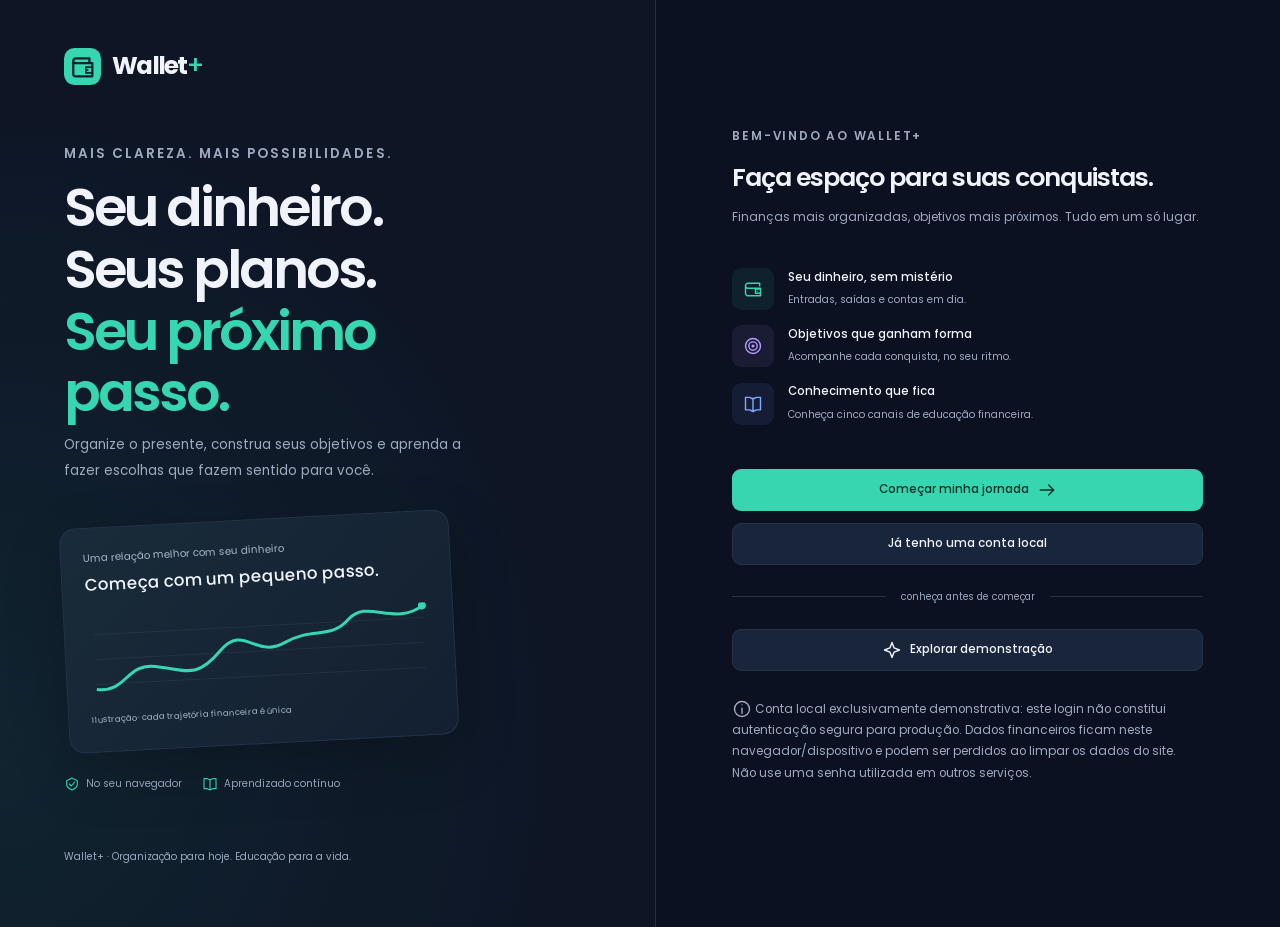
==== index.html @ ce40dc6f "Primeira versao" ====
<!doctype html>
<html lang="pt-BR" data-theme="dark">
<head>
  <meta charset="utf-8">
  <meta name="viewport" content="width=device-width, initial-scale=1">
  <meta name="theme-color" content="#0b1120">
  <meta name="description" content="Wallet+: controle suas finanças, acompanhe suas metas e aprenda a cuidar do seu dinheiro. Seus dados ficam no seu navegador.">
  <title>Wallet+ · Seu dinheiro, com mais clareza</title>
  <link rel="icon" type="image/svg+xml" href="assets/wallet.svg">
  <link rel="preconnect" href="https://fonts.googleapis.com">
  <link rel="preconnect" href="https://fonts.gstatic.com" crossorigin>
  <link href="https://fonts.googleapis.com/css2?family=Poppins:wght@400;500;600;700;800&display=swap" rel="stylesheet">
  <link rel="stylesheet" href="css/global.css">
  <link rel="stylesheet" href="css/pages/dashboard.css">
  <link rel="stylesheet" href="css/pages/finance.css">
  <link rel="stylesheet" href="css/pages/onboarding.css">
  <link rel="stylesheet" href="css/pages/education.css">
  <script src="assets/vendor/chart.umd.js" defer></script>
  <script type="module" src="js/app.js"></script>
</head>
<body>
  <a class="skip-link" href="#main-content">Pular para o conteúdo</a>
  <div id="app"><main class="boot-screen"><span class="loading-dot"></span><p>Preparando seu Wallet+…</p></main></div>
  <div id="notifications" class="notifications" aria-live="polite" aria-atomic="false"></div>
  <noscript><p>Ative o JavaScript para usar o Wallet+. Seus dados são armazenados localmente neste navegador.</p></noscript>
</body>
</html>
---- css/global.css ----
:root {
  color-scheme: dark;
  --bg: #0b1120;
  --sidebar: #0e1626;
  --surface: #141e30;
  --surface-alt: #19253a;
  --text: #f0f3fa;
  --muted: #9daac0;
  --border: #263248;
  --accent: #36d6b0;
  --accent-soft: #36d6b014;
  --blue: #82a8ff;
  --red: #ff8da6;
  --purple: #b79aff;
  --shadow: 0 12px 32px #00000012;
  --radius: 16px;
  font-family: 'Poppins', sans-serif;
  font-size: 14px;
}
:root[data-theme='light'] {
  color-scheme: light;
  --bg: #f2f5fa;
  --sidebar: #ffffff;
  --surface: #ffffff;
  --surface-alt: #edf2f9;
  --text: #19263b;
  --muted: #58677c;
  --border: #dbe3ee;
  --accent: #087d64;
  --accent-soft: #087d6410;
  --blue: #2859bd;
  --red: #bd294e;
  --purple: #7346c3;
}
* { box-sizing: border-box; }
body { margin: 0; background: var(--bg); color: var(--text); line-height: 1.65; }
button, input, select, textarea { font: inherit; }
button, a, input, select, textarea { -webkit-tap-highlight-color: transparent; }
button, a { touch-action: manipulation; }
button { cursor: pointer; }
button:disabled { opacity: .55; cursor: wait; }
button, input, select, textarea { max-width: 100%; }
button { color: inherit; }
a { color: var(--accent); text-decoration: none; }
a:hover { text-decoration: underline; }
h1, h2, h3, h4, p { margin-top: 0; }
h1 { font-size: clamp(1.65rem, 2.5vw, 2.15rem); letter-spacing: -.045em; line-height: 1.3; font-weight: 600; margin-bottom: 8px; }
h2 { font-size: 1.08rem; font-weight: 600; letter-spacing: -.02em; margin-bottom: 6px; }
h3 { font-size: 1rem; font-weight: 600; }
p { margin-bottom: 16px; }
small { font-size: .79rem; }
img, svg { max-width: 100%; }
input, select, textarea { width: 100%; color: var(--text); background: var(--bg); border: 1px solid var(--border); border-radius: 9px; padding: 11px 13px; min-height: 44px; outline: none; }
input:focus, select:focus, textarea:focus { border-color: var(--accent); box-shadow: 0 0 0 3px var(--accent-soft); }
input::placeholder, textarea::placeholder { color: var(--muted); opacity: .75; }
input[type='checkbox'], input[type='radio'] { width: 18px; min-height: 18px; height: 18px; accent-color: var(--accent); }
textarea { resize: vertical; min-height: 88px; }
:focus-visible { outline: 2px solid var(--accent); outline-offset: 4px; }
[hidden] { display: none !important; }
.sr-only { position: absolute; width: 1px; height: 1px; padding: 0; margin: -1px; overflow: hidden; clip: rect(0, 0, 0, 0); white-space: nowrap; border: 0; }
.icon { flex: 0 0 auto; width: 20px; height: 20px; vertical-align: middle; }
.muted, .text-muted { color: var(--muted); }
.positive, .text-success { color: var(--accent); }
.negative, .text-danger { color: var(--red); }
.purple { color: var(--purple); }
.blue { color: var(--blue); }
.eyebrow { color: var(--muted); text-transform: uppercase; letter-spacing: .15em; font-size: .69rem; font-weight: 600; margin-bottom: 10px; }
.btn { display: inline-flex; align-items: center; justify-content: center; gap: 8px; min-height: 42px; padding: 10px 17px; border: 1px solid transparent; border-radius: 9px; font-size: .84rem; font-weight: 500; line-height: 1.5; transition: background .18s, transform .18s; text-align: center; }
.btn:hover { text-decoration: none; filter: brightness(1.08); }
.btn:active { transform: translateY(1px); }
.btn-primary { background: var(--accent); color: #062e27; }
[data-theme='light'] .btn-primary { color: #fff; }
.btn-secondary { color: var(--text); background: var(--surface-alt); border-color: var(--border); }
.btn-danger { color: var(--red); background: #ed789518; border-color: #ed789540; }
.btn-blue { color: var(--blue); background: #719bff14; border-color: #719bff30; }
.btn-ghost { background: transparent; color: var(--muted); }
.btn-small, .btn-sm { min-height: 34px; padding: 6px 11px; font-size: .78rem; }
.icon-button { display: inline-grid; place-items: center; width: 36px; height: 36px; padding: 7px; border: 1px solid var(--border); border-radius: 8px; background: transparent; color: var(--muted); }
.icon-button:hover { color: var(--text); background: var(--surface-alt); }
.button-row, .row-actions { display: flex; flex-wrap: wrap; align-items: center; gap: 10px; }
.brand { display: inline-flex; align-items: center; gap: 11px; color: var(--text); font-size: 1.75rem; letter-spacing: -.07em; font-weight: 700; }
.brand:hover { text-decoration: none; }
.brand img { width: 37px; height: 37px; }
.brand b { color: var(--accent); font-weight: 500; }
.sidebar { position: fixed; inset: 0 auto 0 0; width: 238px; background: var(--sidebar); border-right: 1px solid var(--border); display: flex; flex-direction: column; padding: 32px 18px 20px; z-index: 30; }
.sidebar .brand { padding-left: 15px; margin-bottom: 42px; }
.nav-caption { color: var(--muted); font-size: .64rem; text-transform: uppercase; letter-spacing: .17em; padding: 0 16px; margin-bottom: 12px; }
.nav-list { display: grid; gap: 7px; }
.nav-link { display: flex; align-items: center; gap: 13px; color: var(--muted); padding: 13px 15px; font-size: .86rem; border-radius: 9px; position: relative; }
.nav-link .icon { width: 19px; height: 19px; }
.nav-link:hover { text-decoration: none; color: var(--text); background: var(--surface); }
.nav-link.active { color: var(--accent); background: var(--accent-soft); }
.nav-link.active::after { content: ''; width: 5px; height: 5px; background: var(--accent); border-radius: 50%; margin-left: auto; }
.sidebar-bottom { margin-top: auto; padding-top: 24px; }
.local-note { padding: 16px; border: 1px solid var(--border); border-radius: 12px; margin-bottom: 20px; background: linear-gradient(130deg, var(--surface), transparent); }
.local-note > .icon { color: var(--accent); margin-bottom: 10px; }
.local-note strong { display: block; font-size: .76rem; font-weight: 500; }
.local-note p { color: var(--muted); font-size: .68rem; margin: 6px 0 0; line-height: 1.8; }
.profile-button { display: flex; width: 100%; align-items: center; gap: 10px; padding: 13px 0 0; border: 0; border-top: 1px solid var(--border); background: transparent; text-align: left; }
.avatar { display: inline-grid; place-items: center; width: 36px; height: 36px; flex-shrink: 0; background: #b79aff1a; color: var(--purple); font-weight: 600; border-radius: 50%; }
.profile-copy { min-width: 0; flex: 1; }
.profile-copy strong { display: block; font-weight: 500; font-size: .77rem; overflow: hidden; text-overflow: ellipsis; white-space: nowrap; }
.profile-copy small { color: var(--muted); font-size: .66rem; }
.app-layout { padding-left: 238px; }
.topbar { height: 77px; border-bottom: 1px solid var(--border); display: flex; align-items: center; justify-content: space-between; gap: 14px; padding: 0 36px; }
.breadcrumb { display: flex; align-items: center; gap: 12px; color: var(--muted); font-size: .76rem; }
.breadcrumb > span:last-child { color: var(--text); }
.topbar-actions { display: flex; align-items: center; gap: 18px; }
.local-status { color: var(--muted); font-size: .7rem; display: inline-flex; gap: 7px; align-items: center; }
.status-dot { width: 6px; height: 6px; border-radius: 50%; background: var(--accent); }
.app-main { max-width: 1600px; margin: 0 auto; padding: 31px 36px 40px; min-height: calc(100vh - 77px); }
.page-header { display: flex; justify-content: space-between; align-items: center; flex-wrap: wrap; gap: 18px; margin-bottom: 26px; }
.page-header p { margin: 0; color: var(--muted); font-size: .84rem; }
.page-header .eyebrow { font-size: .69rem; margin-bottom: 10px; }
.panel { padding: 23px; border: 1px solid var(--border); background: var(--surface); border-radius: var(--radius); box-shadow: var(--shadow); min-width: 0; }
.panel-header { display: flex; align-items: center; justify-content: space-between; gap: 16px; margin-bottom: 22px; }
.panel-header h2, .panel-header h3 { margin-bottom: 0; }
.panel-header p { margin: 4px 0 0; font-size: .72rem; color: var(--muted); }
.panel-header a { font-size: .72rem; white-space: nowrap; }
.stats-grid { display: grid; grid-template-columns: repeat(4, minmax(0, 1fr)); gap: 18px; margin-bottom: 24px; }
.stat-card { padding: 21px; border: 1px solid var(--border); background: var(--surface); border-radius: 13px; min-width: 0; }
.stat-label { display: flex; justify-content: space-between; align-items: center; color: var(--muted); font-size: .75rem; gap: 8px; margin-bottom: 13px; }
.stat-value { font-size: clamp(1.2rem, 1.8vw, 1.8rem); font-weight: 600; line-height: 1.4; letter-spacing: -.05em; margin-bottom: 8px; overflow-wrap: anywhere; }
.stat-detail { display: block; color: var(--muted); font-size: .65rem; }
.stat-icon { display: inline-grid; place-items: center; width: 33px; height: 33px; border-radius: 9px; background: var(--accent-soft); color: var(--accent); }
.stat-icon.blue { background: #719bff16; color: var(--blue); }
.stat-icon.negative { background: #ed789516; color: var(--red); }
.stat-icon.purple { background: #a88bfa16; color: var(--purple); }
.badge { display: inline-flex; align-items: center; gap: 5px; padding: 4px 9px; color: var(--muted); background: var(--surface-alt); border-radius: 6px; font-size: .66rem; line-height: 1.5; }
.badge.positive { color: var(--accent); background: var(--accent-soft); }
.badge.negative { color: var(--red); background: #ed789512; }
.badge.purple { color: var(--purple); background: #a88bfa12; }
.badge.blue { color: var(--blue); background: #719bff12; }
.form-grid { display: grid; grid-template-columns: repeat(2, minmax(0, 1fr)); gap: 18px; }
.field { display: grid; gap: 7px; align-content: start; font-size: .82rem; min-width: 0; }
.field label { font-size: .78rem; font-weight: 500; }
.field small { color: var(--muted); font-size: .68rem; }
.full-width { grid-column: 1 / -1; }
.form-error { margin: 0 24px; padding: 12px 14px; border-radius: 8px; background: #ed789515; color: var(--red); font-size: .8rem; }
.notice { display: flex; gap: 10px; padding: 14px 17px; background: var(--accent-soft); border: 1px solid var(--border); border-radius: 10px; color: var(--muted); font-size: .75rem; margin-bottom: 22px; }
.notice .icon { color: var(--accent); margin-top: 2px; }
.notice p { margin: 0; }
.demo-banner { display: flex; justify-content: center; gap: 8px; padding: 9px 16px; background: #a88bfa14; border-bottom: 1px solid #a88bfa24; font-size: .71rem; color: var(--purple); text-align: center; }
.toolbar { display: flex; flex-wrap: wrap; align-items: end; gap: 14px; margin-bottom: 24px; }
.toolbar .field { flex: 1; min-width: 140px; }
.toolbar input, .toolbar select { min-height: 40px; font-size: .8rem; }
.table-wrap { overflow: auto; max-width: 100%; }
.data-table { width: 100%; border-collapse: collapse; text-align: left; font-size: .8rem; }
.data-table th { color: var(--muted); font-weight: 400; font-size: .68rem; text-transform: uppercase; letter-spacing: .06em; padding: 0 10px 13px; }
.data-table td { padding: 16px 10px; border-top: 1px solid var(--border); }
.data-table th:first-child, .data-table td:first-child { padding-left: 0; }
.data-table td strong { font-weight: 500; }
.data-table td small { display: block; color: var(--muted); font-size: .67rem; }
.data-table td:last-child, .data-table th:last-child { text-align: right; padding-right: 0; }
.card-grid { display: grid; grid-template-columns: repeat(auto-fit, minmax(min(100%, 285px), 1fr)); gap: 20px; }
.progress { height: 7px; border-radius: 20px; background: var(--surface-alt); overflow: hidden; }
.progress > span, .progress > div { display: block; height: 100%; background: var(--purple); border-radius: inherit; }
.empty-state { text-align: center; padding: 34px 18px; color: var(--muted); }
.empty-icon { display: inline-grid; place-items: center; width: 46px; height: 46px; border-radius: 14px; background: var(--surface-alt); margin-bottom: 14px; }
.empty-state h3 { color: var(--text); margin-bottom: 5px; font-size: .9rem; }
.empty-state p { font-size: .76rem; max-width: 340px; margin: 0 auto 18px; }
.modal { background: var(--surface); color: var(--text); border: 1px solid var(--border); border-radius: 18px; width: min(590px, calc(100% - 28px)); max-height: calc(100dvh - 36px); padding: 0; box-shadow: 0 24px 100px #0007; }
.modal::backdrop { background: #030813b8; backdrop-filter: blur(5px); }
.modal-header { display: flex; align-items: center; justify-content: space-between; padding: 22px 24px; border-bottom: 1px solid var(--border); gap: 15px; }
.modal-header h2 { margin: 0; }
.modal-body { padding: 24px; }
.modal-body > p:last-child { margin-bottom: 0; }
.modal-footer { display: flex; justify-content: flex-end; gap: 10px; padding: 18px 24px; border-top: 1px solid var(--border); }
.confirm-modal { max-width: 460px; }
.notifications { position: fixed; right: 22px; bottom: 22px; z-index: 1000; display: grid; gap: 9px; max-width: min(420px, calc(100vw - 32px)); pointer-events: none; }
.toast { display: flex; gap: 10px; align-items: center; padding: 14px 18px; background: var(--surface-alt); border: 1px solid var(--accent); border-radius: 10px; box-shadow: 0 10px 40px #0005; font-size: .8rem; animation: appear .2s ease; }
.toast > .icon { color: var(--accent); }
.toast-error { border-color: var(--red); }
.toast-error > .icon { color: var(--red); }
.mobile-nav, .mobile-brand { display: none; }
.skip-link { position: fixed; top: -100px; left: 10px; z-index: 2000; padding: 12px 20px; background: var(--accent); color: var(--bg); border-radius: 10px; }
.skip-link:focus { top: 10px; }
.boot-screen { min-height: 100dvh; display: grid; align-content: center; justify-items: center; gap: 16px; color: var(--muted); }
.loading-dot { width: 30px; height: 30px; border: 3px solid var(--border); border-top-color: var(--accent); border-radius: 50%; animation: spin 1s linear infinite; }
.auth-shell { max-width: 1440px; margin: auto; min-height: 100dvh; display: grid; grid-template-columns: 1.05fr 1fr; }
.auth-story { position: relative; overflow: hidden; padding: 46px 64px; background: radial-gradient(ellipse at 0 80%, #36d6b012, transparent 60%), var(--sidebar); border-right: 1px solid var(--border); display: flex; flex-direction: column; justify-content: space-between; min-height: 100dvh; }
.auth-story-content { padding: 55px 0; }
.auth-story h1 { max-width: 480px; font-size: clamp(2.8rem, 4.2vw, 4.5rem); font-weight: 600; letter-spacing: -.055em; line-height: 1.15; }
.auth-story h1 span { color: var(--accent); }
.auth-story-content > p { color: var(--muted); max-width: 410px; font-size: .96rem; line-height: 1.9; }
.auth-badges { display: flex; flex-wrap: wrap; gap: 20px; color: var(--muted); font-size: .72rem; margin-top: 30px; }
.auth-badges span { display: inline-flex; gap: 6px; align-items: center; }
.auth-badges .icon { width: 16px; color: var(--accent); }
.auth-story-footer { color: var(--muted); font-size: .7rem; }
.auth-content { display: flex; flex-direction: column; justify-content: center; padding: 45px clamp(24px, 6vw, 90px); }
.auth-content h2 { font-size: 1.8rem; margin-bottom: 10px; letter-spacing: -.04em; }
.auth-content > p { color: var(--muted); font-size: .85rem; }
.auth-form { display: grid; gap: 19px; margin-top: 20px; }
.auth-form .btn { width: 100%; }
.auth-form .form-error { margin: 0; }
.auth-switch { text-align: center; color: var(--muted); font-size: .78rem; margin-top: 20px; }
.auth-disclaimer { margin-top: 28px; color: var(--muted); font-size: .68rem; line-height: 1.8; }
.auth-divider { display: flex; gap: 15px; align-items: center; color: var(--muted); font-size: .69rem; margin: 24px 0; }
.auth-divider::before, .auth-divider::after { content: ''; height: 1px; background: var(--border); flex: 1; }
.welcome-actions { display: grid; gap: 12px; margin: 20px 0 0; }
.feature-list { display: grid; gap: 15px; margin: 24px 0; }
.feature-row { display: flex; gap: 14px; align-items: center; }
.feature-row .stat-icon { width: 42px; height: 42px; }
.feature-row strong { display: block; font-size: .83rem; font-weight: 500; }
.feature-row small { color: var(--muted); font-size: .72rem; }
.auth-illustration { position: relative; width: 100%; max-width: 390px; border: 1px solid var(--border); border-radius: 16px; padding: 22px; margin-top: 36px; background: linear-gradient(135deg, #192b3a, #142031); transform: rotate(-3deg); box-shadow: 0 20px 60px #0003; }
.auth-illustration p { color: #a7bacb; font-size: .73rem; margin-bottom: 4px; }
.auth-illustration strong { font-weight: 500; font-size: 1.2rem; color: #f0f3fa; }
.auth-illustration svg { width: 100%; height: 80px; margin-top: 20px; }
.auth-illustration small { color: #a7bacb; font-size: .6rem; }
@keyframes appear { from { opacity: 0; transform: translateY(8px); } to { opacity: 1; transform: translateY(0); } }
@keyframes spin { to { transform: rotate(360deg); } }
@media (min-width: 1500px) { .app-main { padding: 36px 46px; } }
@media (max-width: 1150px) { .sidebar { width: 208px; padding-inline: 12px; } .app-layout { padding-left: 208px; } .app-main { padding: 28px 24px; } .topbar { padding-inline: 24px; } .stats-grid { gap: 12px; } .stat-card { padding: 17px; } .auth-story { padding: 36px; } }
@media (max-width: 900px) { .stats-grid { grid-template-columns: repeat(2, minmax(0, 1fr)); } .auth-shell { grid-template-columns: .85fr 1fr; } .auth-story { padding: 30px; } .auth-story h1 { font-size: 2.8rem; } .auth-content { padding: 34px; } }
@media (max-width: 760px) {
  .sidebar { display: none; } .app-layout { padding-left: 0; } .app-main { padding: 25px 18px 106px; } .topbar { padding: 0 18px; height: 68px; } .breadcrumb { display: none; } .mobile-brand { display: inline-flex; font-size: 1.45rem; } .mobile-brand img { width: 30px; height: 30px; } .topbar-actions { gap: 12px; } .local-status { font-size: .64rem; }
  .mobile-nav { display: grid; grid-template-columns: repeat(5, 1fr); position: fixed; bottom: 0; left: 0; right: 0; padding: 10px 7px max(10px, env(safe-area-inset-bottom)); border-top: 1px solid var(--border); background: var(--sidebar); z-index: 35; box-shadow: 0 -5px 30px #0002; }
  .mobile-nav a, .mobile-nav button { border: 0; background: transparent; display: flex; flex-direction: column; align-items: center; gap: 5px; padding: 4px 0; font-size: .62rem; color: var(--muted); }
  .mobile-nav .active { color: var(--accent); } .mobile-nav a:hover { text-decoration: none; } .mobile-nav .icon { width: 21px; height: 21px; }
  .page-header { align-items: flex-start; gap: 18px; margin-bottom: 22px; } .page-header h1 { font-size: 1.65rem; } .panel { padding: 19px; } .panel-header { margin-bottom: 18px; } .stats-grid { gap: 12px; margin-bottom: 20px; } .stat-value { font-size: 1.45rem; } .stat-label { font-size: .7rem; } .stat-detail { font-size: .61rem; } .stat-icon { width: 28px; height: 28px; } .stat-icon .icon { width: 16px; height: 16px; }
  .notifications { bottom: 90px; right: 16px; } .form-grid { gap: 15px; } .auth-shell { display: block; } .auth-story { min-height: auto; padding: 25px; border-right: 0; border-bottom: 1px solid var(--border); } .auth-story-content { padding: 30px 0 8px; } .auth-story h1 { max-width: 480px; font-size: 2.6rem; } .auth-story-content > p { margin-bottom: 0; } .auth-badges, .auth-story-footer, .auth-illustration { display: none; } .auth-content { padding: 32px 25px 45px; max-width: 500px; margin: auto; } .auth-shell.compact .auth-story-content { display: none; } .auth-content h2 { font-size: 1.6rem; }
}
@media (max-width: 420px) { .form-grid { grid-template-columns: 1fr; } .stat-card { padding: 14px; } .stat-value { font-size: 1.22rem; } .stat-label { font-size: .66rem; } .stat-icon { width: 24px; height: 24px; } .page-header .button-row { width: 100%; } .page-header .button-row .btn { flex: 1; padding-inline: 10px; } .local-status { display: none; } .panel { padding: 17px; } .modal-body, .modal-header { padding: 19px; } }
@media (prefers-reduced-motion: reduce) { *, *::before, *::after { animation-duration: .01ms !important; transition-duration: .01ms !important; scroll-behavior: auto !important; } }
---- css/pages/dashboard.css ----
.dashboard-chart-grid { display: grid; grid-template-columns: minmax(0, 1.65fr) minmax(0, 1fr); gap: 22px; margin-bottom: 22px; }
.chart-container { position: relative; height: 245px; width: 100%; }
.chart-legend { display: flex; align-items: center; gap: 18px; font-size: .69rem; color: var(--muted); margin-top: 8px; }
.chart-legend span { display: flex; gap: 6px; align-items: center; }
.chart-legend i { width: 7px; height: 7px; border-radius: 50%; background: var(--accent); }
.chart-legend .expense-dot { background: var(--blue); }
.chart-period { font-size: .7rem; color: var(--muted); border: 1px solid var(--border); padding: 6px 9px; border-radius: 7px; }
.dashboard-bottom-grid { display: grid; grid-template-columns: minmax(0, 1.65fr) minmax(0, 1fr); gap: 22px; margin-bottom: 22px; }
.dashboard-side-stack { display: grid; gap: 22px; align-content: start; }
.transaction-description { display: flex; align-items: center; gap: 11px; }
.transaction-symbol { width: 35px; height: 35px; display: inline-grid; place-items: center; border-radius: 10px; background: #ed789512; color: var(--red); flex-shrink: 0; }
.transaction-symbol.income { background: var(--accent-soft); color: var(--accent); }
.transaction-symbol .icon { width: 17px; height: 17px; }
.transaction-description strong { display: block; overflow-wrap: anywhere; }
.goal-preview { padding-bottom: 19px; margin-bottom: 19px; border-bottom: 1px solid var(--border); }
.goal-preview:last-child { border: 0; padding-bottom: 0; margin-bottom: 0; }
.goal-preview-heading { display: flex; justify-content: space-between; gap: 10px; margin-bottom: 12px; font-size: .78rem; }
.goal-preview-heading strong { font-weight: 500; }
.goal-preview-values { display: flex; justify-content: space-between; color: var(--muted); font-size: .65rem; margin-top: 9px; gap: 8px; }
.upcoming-item { display: flex; align-items: center; gap: 11px; padding-block: 13px; border-bottom: 1px solid var(--border); font-size: .76rem; }
.upcoming-item:last-child { border: 0; padding-bottom: 0; }
.upcoming-item:first-child { padding-top: 0; }
.due-day { display: grid; align-content: center; text-align: center; width: 38px; min-width: 38px; height: 43px; background: var(--surface-alt); border-radius: 9px; line-height: 1.4; font-size: .9rem; }
.due-day small { font-size: .53rem; text-transform: uppercase; color: var(--muted); }
.upcoming-copy { flex: 1; min-width: 0; }
.upcoming-copy strong { display: block; font-weight: 500; overflow-wrap: anywhere; }
.upcoming-copy small { display: block; color: var(--muted); font-size: .63rem; }
.upcoming-amount { text-align: right; flex-shrink: 0; }
.upcoming-amount small { display: block; font-size: .6rem; }
.forecast-strip { display: flex; align-items: center; gap: 15px; margin-bottom: 24px; background: linear-gradient(110deg, #36d6b00c, var(--surface)); border: 1px solid var(--border); border-radius: 12px; padding: 15px 20px; }
.forecast-strip > .icon { color: var(--accent); }
.forecast-strip p { color: var(--muted); font-size: .72rem; margin: 0; flex: 1; }
.forecast-strip strong { color: var(--text); font-weight: 500; }
.forecast-strip a { font-size: .71rem; white-space: nowrap; }
.learning-banner { display: flex; align-items: center; gap: 20px; padding: 24px; border: 1px solid #a88bfa38; border-radius: var(--radius); background: linear-gradient(110deg, #a88bfa10, #719bff05); }
.learning-banner-icon { display: grid; place-items: center; width: 48px; height: 48px; flex-shrink: 0; background: #a88bfa16; border-radius: 13px; color: var(--purple); }
.learning-banner-copy { flex: 1; }
.learning-banner h2 { font-size: .97rem; margin-bottom: 4px; }
.learning-banner p { color: var(--muted); font-size: .72rem; margin: 0; }
.month-picker { width: auto; min-width: 160px; font-size: .75rem; min-height: 39px; padding: 7px 12px; background: var(--surface); }
.allocation-note { font-size: .71rem; color: var(--muted); margin-top: 18px; padding-top: 15px; border-top: 1px solid var(--border); }
@media (max-width: 1100px) { .dashboard-chart-grid, .dashboard-bottom-grid { grid-template-columns: minmax(0, 1.4fr) minmax(0, 1fr); gap: 17px; } .dashboard-transactions .category-cell { display: none; } }
@media (max-width: 950px) { .dashboard-chart-grid, .dashboard-bottom-grid { grid-template-columns: minmax(0, 1fr); } .dashboard-side-stack { grid-template-columns: repeat(2, minmax(0, 1fr)); gap: 17px; } .dashboard-transactions .category-cell { display: table-cell; } .learning-banner { flex-wrap: wrap; } }
@media (max-width: 600px) { .dashboard-side-stack { grid-template-columns: minmax(0, 1fr); } .dashboard-transactions .category-cell { display: none; } .dashboard-transactions .data-table { font-size: .72rem; } .dashboard-transactions .transaction-symbol { width: 30px; height: 30px; } .forecast-strip { flex-wrap: wrap; padding: 15px; gap: 10px; } .forecast-strip a { margin-left: 30px; } .chart-container { height: 225px; } .learning-banner { gap: 14px; padding: 20px; } .learning-banner-copy { min-width: 190px; } .learning-banner .btn { width: 100%; } }
@media (max-width: 600px) { .forecast-strip p { flex-basis: calc(100% - 32px); } }
---- css/pages/finance.css ----
.transaction-filters,.report-filters { align-items:end; gap:14px; flex-wrap:wrap}
.transaction-filters .field,.report-filters .field { flex:1 1 140px; min-width:0}
.transaction-filters .filter-search { flex:2 1 220px}
.transaction-totals { display:flex; flex-wrap:wrap; gap:16px 28px; margin:24px 0 14px; font-size:.85rem; color:var(--muted)}
.transaction-totals strong { margin-left:7px}
.transaction-description { display:flex; gap:12px; align-items:center; min-width:0}
.transaction-description strong,.transaction-description small { display:block}
.transaction-description strong { font-size:.875rem; font-weight:500}
.transaction-description small { font-size:.72rem; margin-top:4px}
.transaction-note { white-space:pre-wrap; overflow-wrap:anywhere; max-width:34ch; color:var(--muted)}
.transaction-symbol,.recurring-icon,.goal-icon { width:40px; height:40px; display:grid; place-items:center; flex-shrink:0; border-radius:12px; background:rgba(246,136,160,.1); color:#f688a0}
.transaction-symbol.income,.recurring-icon.income { background:rgba(53,215,170,.1); color:#35d7aa}
.transaction-symbol svg,.recurring-icon svg,.goal-icon svg { width:19px; height:19px}
.money-cell { font-weight:600; white-space:nowrap}
.transaction-actions .row-actions { justify-content:flex-end}
.form-note { font-size:.8rem; line-height:1.7; color:var(--muted); margin:16px 0}
.form-error { color:var(--red); font-size:.85rem}
.goal-stats,.recurring-stats,.report-stats { grid-template-columns:repeat(3,minmax(0,1fr))}
.goals-grid { grid-template-columns:repeat(auto-fill,minmax(min(100%,300px),1fr)); align-items:start; gap:22px}
.goal-card { padding:24px}
.goal-card-heading { display:flex; align-items:center; justify-content:space-between; gap:12px}
.goal-icon { background:rgba(186,145,255,.13); color:#ba91ff; width:46px; height:46px}
.goal-card h2 { font-size:1.05rem; margin:20px 0 8px; overflow-wrap:anywhere}
.goal-card>p { font-size:.8rem}
.goal-amount { display:flex; flex-wrap:wrap; gap:5px 10px; align-items:baseline; margin:25px 0 15px}
.goal-amount strong { font-size:1.45rem}
.goal-amount span { font-size:.8rem}
.goal-card .progress { height:7px}
.goal-card .progress>span { display:block; height:100%; background:linear-gradient(90deg,#9271ed,#c09dff); border-radius:inherit}
.goal-progress-label { display:flex; flex-wrap:wrap; gap:5px; justify-content:space-between; font-size:.72rem; color:var(--muted); margin-top:10px}
.goal-actions { display:flex; flex-wrap:wrap; gap:8px; margin-top:25px}
.goal-actions .btn { font-size:.78rem; padding:9px 12px}
.goal-actions .btn-primary { flex:1}
.history-list { list-style:none; padding:0; margin:16px 0; max-height:50vh; overflow:auto}
.history-list li { display:flex; justify-content:space-between; align-items:center; gap:15px; padding:16px 0; border-bottom:1px solid var(--border); font-size:.85rem}
.history-list li>div { min-width:0; overflow-wrap:anywhere}
.history-list li>strong { white-space:nowrap}
.history-list span { display:block; font-size:.75rem; margin-top:6px}
.month-selector { max-width:210px; flex:0 0 auto}
.recurring-section { margin-top:24px}
.recurring-section .panel-header { display:flex; justify-content:space-between; align-items:center; gap:20px}
.recurring-section .panel-header p { font-size:.8rem; margin:7px 0 0}
.recurring-row { display:flex; gap:16px; align-items:center; padding:20px 0; border-top:1px solid var(--border)}
.recurring-row:last-child { padding-bottom:0}
.recurring-info { flex:1; min-width:0}
.recurring-info h3 { font-size:.9rem; font-weight:500; margin:0; overflow-wrap:anywhere}
.recurring-info p { font-size:.72rem; margin:7px 0}
.recurring-info .badge { font-size:.65rem; padding:4px 8px; display:inline-flex}
.recurring-icon { color:#6c9fff; background:rgba(108,159,255,.12)}
.recurring-icon.subscription { color:#ba91ff; background:rgba(186,145,255,.12)}
.recurring-amount { font-size:.95rem; white-space:nowrap}
.recurring-actions { display:flex; flex-direction:column; gap:4px; align-items:center; min-width:142px}
.recurring-actions>.btn { font-size:.73rem; padding:8px 12px; width:100%}
.recurring-actions .row-actions { gap:1px}
.recurring-actions .btn-icon { padding:7px; width:32px; height:32px}
.badge-success { color:#35d7aa; background:rgba(53,215,170,.1)}
.badge-danger { color:#f688a0; background:rgba(246,136,160,.1)}
.is-inactive .recurring-icon,.is-inactive .recurring-info,.is-inactive .recurring-amount { opacity:.5}
.payment-summary { display:flex; justify-content:space-between; gap:20px; align-items:center; padding:20px 0}
.payment-summary span { font-size:1.4rem; font-weight:600; white-space:nowrap}
.report-period { display:flex; flex-wrap:wrap; gap:14px; align-items:center; margin:22px 0}
.report-period p { font-size:.8rem}
.report-stats small { display:block; font-size:.72rem; margin-top:8px}
.report-charts { display:grid; grid-template-columns:repeat(2,minmax(0,1fr)); gap:24px; margin-top:24px}
.report-comparison { grid-column:1/-1}
.report-charts .panel { min-width:0}
.report-charts .panel-header p { font-size:.75rem; margin-top:7px}
.chart-box { position:relative; height:290px; width:100%; min-width:0}
.chart-box-donut { height:280px}
.report-breakdown { display:flex; justify-content:space-around; flex-wrap:wrap; gap:15px; margin-top:20px; font-size:.8rem; color:var(--muted)}
.report-breakdown strong { display:block; color:var(--text); margin-top:6px}
.report-categories { margin-top:24px}
.report-filters [hidden] { display:none}
.report-filters .btn { flex:0 0 auto}
.table-wrap { max-width:100%}
.btn:disabled { cursor:not-allowed; opacity:.5}
.sr-only { position:absolute; width:1px; height:1px; padding:0; margin:-1px; overflow:hidden; clip:rect(0,0,0,0); white-space:nowrap; border:0}

@media(max-width:1100px) { .recurring-row { gap:12px}
.recurring-actions { min-width:122px}
.recurring-icon { width:35px; height:35px}
.goal-stats .stat-card strong,.recurring-stats .stat-card strong,.report-stats .stat-card strong { font-size:1.35rem}
}

@media(max-width:720px) { .goal-stats,.recurring-stats,.report-stats { grid-template-columns:1fr}
.transaction-filters .field,.report-filters .field { flex-basis:calc(50% - 14px)}
.transaction-filters .filter-search { flex-basis:100%}
.transaction-table { display:block; min-width:0!important; width:100%}
.transaction-table thead { display:none}
.transaction-table tbody { display:grid; gap:12px}
.transaction-table tr { display:grid; grid-template-columns:1fr auto; padding:16px; border:1px solid var(--border); border-radius:14px; gap:12px}
.transaction-table td { display:block; padding:0!important; border:0!important; white-space:normal}
.transaction-table td:first-child { grid-column:1/-1}
.transaction-table td:nth-child(2),.transaction-table td:nth-child(3) { font-size:.75rem}
.transaction-table td:nth-child(3) { text-align:right}
.transaction-table td:nth-child(4) { align-self:center}
.transaction-table .transaction-actions { align-self:center}
.transaction-table .transaction-actions .btn-icon { padding:7px; width:32px; height:32px}
.transaction-totals { gap:10px 20px; font-size:.75rem}
.transaction-totals>span:first-child { width:100%}
.recurring-row { display:grid; grid-template-columns:36px 1fr auto; gap:12px 10px}
.recurring-info p { line-height:1.6}
.recurring-amount { font-size:.8rem; align-self:start; margin-top:4px}
.recurring-actions { grid-column:2/-1; display:flex; flex-direction:row; justify-content:space-between; gap:8px}
.recurring-actions>.btn { width:auto; flex:1; min-width:0}
.recurring-actions .row-actions { flex-shrink:0}
.recurring-section .panel-header { align-items:start; gap:12px}
.recurring-section .panel-header .btn { font-size:.7rem; padding:8px; white-space:nowrap}
.recurring-section .panel-header h2 { font-size:1rem}
.recurring-section .panel-header p { font-size:.72rem}
.report-charts { grid-template-columns:1fr; gap:18px}
.report-comparison { grid-column:auto}
.chart-box { height:260px}
.payment-summary { align-items:start; flex-direction:column; gap:10px}
.goal-card { padding:20px}
.month-selector { max-width:100%; width:100%}
}

@media(prefers-reduced-motion:reduce) { .progress>span { transition:none}
}

.goal-stats .stat-card > span, .recurring-stats .stat-card > span, .report-stats .stat-card > span { display: block; font-size: .78rem; margin-bottom: 13px; }
.goal-stats .stat-card > strong, .recurring-stats .stat-card > strong, .report-stats .stat-card > strong { display: block; font-size: clamp(1.25rem, 2vw, 1.8rem); letter-spacing: -.035em; overflow-wrap: anywhere; }
.btn-icon { width: 36px; min-width: 36px; height: 36px; padding: 8px; }
.badge-success { color: var(--accent); }
.badge-danger { color: var(--red); }
.goal-icon { color: var(--purple); }
.recurring-actions .row-actions { flex-wrap: nowrap; }
---- css/pages/onboarding.css ----
.onboarding-page { max-width: 1040px; margin-inline: auto; }
.onboarding-steps { display: grid; grid-template-columns: repeat(5, 1fr); gap: 12px; margin: 28px 0 18px; }
.onboarding-step { display: flex; align-items: center; gap: 10px; color: var(--muted, #93a3bc); }
.onboarding-step > span { display: grid; place-items: center; width: 32px; height: 32px; flex-shrink: 0; border: 1px solid var(--border, #28354a); border-radius: 50%; font-size: 12px; }
.onboarding-step small { font-weight: 500; font-size: 11px; }
.onboarding-step.is-current { color: var(--accent, #39d6ae); }
.onboarding-step.is-current > span, .onboarding-step.is-complete > span { background: rgba(57, 214, 174, .12); border-color: #39d6ae; color: #39d6ae; }
.onboarding-progress { margin-bottom: 24px; height: 4px; }
.onboarding-progress > span { display: block; height: 100%; background: var(--accent, #39d6ae); }
.onboarding-panel { overflow: hidden; padding: 0 !important; }
.onboarding-step-content { padding: 32px; }
.onboarding-intro { max-width: 720px; margin-bottom: 24px; }
.onboarding-intro h2 { font-size: clamp(21px, 3vw, 28px); margin: 8px 0 12px; line-height: 1.35; }
.onboarding-intro p { font-size: 13px; line-height: 1.8; }
.suggestion-list { display: flex; flex-wrap: wrap; gap: 8px; margin-bottom: 24px; }
.suggestion-chip { border: 1px solid var(--border, #28354a); border-radius: 9px; background: var(--surface, #132238); color: inherit; padding: 9px 12px; display: inline-flex; gap: 6px; align-items: center; font: inherit; font-size: 11px; cursor: pointer; }
.suggestion-chip:hover { border-color: #39d6ae; }
.suggestion-chip svg { width: 14px; height: 14px; }
.onboarding-records { display: grid; gap: 16px; }
.onboarding-record { border: 1px solid var(--border, #28354a); border-radius: 12px; padding: 20px; }
.record-heading { display: flex; align-items: center; justify-content: space-between; gap: 10px; margin-bottom: 18px; }
.record-heading h3 { display: flex; align-items: center; gap: 9px; margin: 0; font-size: 14px; }
.record-heading h3 svg { color: #39d6ae; width: 18px; }
.goal-record .record-heading h3 svg { color: #aa8cff; }
.check-label { display: flex; align-items: center; gap: 8px; font-size: 12px; }
.check-label input, .bill-choice-toggle input { accent-color: #39d6ae; width: 17px; height: 17px; flex-shrink: 0; }
.bill-checklist { display: grid; gap: 10px; margin-bottom: 20px; }
.bill-choice { border: 1px solid var(--border, #28354a); border-radius: 11px; overflow: hidden; }
.bill-choice.is-selected { border-color: rgba(57, 214, 174, .42); }
.bill-choice-toggle { display: flex; align-items: center; gap: 12px; padding: 15px 18px; cursor: pointer; font-size: 13px; }
.bill-choice-toggle span { display: inline-flex; align-items: center; gap: 10px; }
.bill-choice-toggle svg { width: 16px; height: 16px; color: var(--muted, #93a3bc); }
.bill-choice-fields { padding: 0 18px 18px; grid-template-columns: 2fr 1fr 1fr; }
.onboarding-tip { display: flex; align-items: flex-start; gap: 10px; border-radius: 10px; background: rgba(82, 151, 255, .08); padding: 16px; font-size: 12px; line-height: 1.8; margin-top: 20px; }
.onboarding-tip svg { flex-shrink: 0; width: 18px; margin-top: 3px; color: #72aaff; }
.onboarding-note { font-size: 11px; line-height: 1.8; margin: 14px 0 0; }
.onboarding-footer { display: flex; align-items: center; justify-content: space-between; gap: 12px; padding: 22px 32px; border-top: 1px solid var(--border, #28354a); }
.onboarding-footer > span { font-size: 11px; }
.onboarding-summary > div, .onboarding-goal-summary > div { display: flex; justify-content: space-between; gap: 20px; padding: 17px 0; border-bottom: 1px solid var(--border, #28354a); font-size: 13px; }
.onboarding-summary strong { white-space: nowrap; }
.onboarding-summary .summary-total { border-bottom: 0; margin-top: 10px; padding: 20px; background: rgba(57, 214, 174, .07); border-radius: 10px; }
.summary-total strong { font-size: 20px; }
.onboarding-goals-title { display: flex; align-items: center; gap: 10px; margin-top: 28px; font-size: 15px; }
.onboarding-goals-title svg { color: #aa8cff; width: 20px; }
.settings-grid { display: grid; grid-template-columns: repeat(2, minmax(0, 1fr)); gap: 20px; }
.settings-section { padding: 24px; min-width: 0; }
.settings-section h2 { display: flex; gap: 10px; align-items: center; font-size: 16px; margin: 0 0 10px; }
.settings-section h2 svg { width: 20px; color: var(--accent, #39d6ae); }
.settings-section > p { font-size: 12px; line-height: 1.8; }
.settings-section form { margin-top: 20px; }
.settings-section form > .btn { margin-top: 18px; }
.settings-actions { display: flex; flex-wrap: wrap; gap: 10px; margin-top: 20px; }
.settings-note { margin-top: 20px; display: flex; align-items: flex-start; gap: 12px; padding: 18px 20px; border: 1px solid rgba(242, 185, 83, .25); border-radius: 12px; background: rgba(242, 185, 83, .05); }
.settings-note svg { flex-shrink: 0; color: #f2b953; width: 20px; }
.settings-note p { margin: 0; font-size: 12px; line-height: 1.8; }
.settings-categories { display: grid; gap: 8px; max-height: 300px; overflow-y: auto; margin-top: 18px; }
.settings-category { display: flex; align-items: center; gap: 12px; padding: 10px 0; border-bottom: 1px solid var(--border, #28354a); }
.settings-category > div:first-child { flex: 1; min-width: 0; overflow-wrap: anywhere; }
.settings-category strong { display: block; font-size: 12px; }
.settings-category small { font-size: 10px; }
.settings-danger { border-color: rgba(247, 113, 139, .3) !important; }
.settings-danger h2 svg { color: #f7718b; }
@media (max-width: 700px) {
  .onboarding-step { flex-direction: column; gap: 6px; text-align: center; }
  .onboarding-step small { font-size: 9px; }
  .onboarding-step-content { padding: 20px 16px; }
  .onboarding-record { padding: 16px; }
  .bill-choice-fields { grid-template-columns: 1fr; }
  .onboarding-footer { padding: 18px 16px; flex-wrap: wrap; }
  .onboarding-footer > span { display: none; }
  .onboarding-footer .btn { font-size: 11px; padding-inline: 12px; }
  .onboarding-summary .summary-total { padding: 16px 12px; }
  .summary-total strong { font-size: 16px; }
  .onboarding-summary > div { font-size: 12px; gap: 10px; }
  .settings-grid { grid-template-columns: 1fr; }
  .settings-section { padding: 20px; }
}
---- css/pages/education.css ----
.education-page { max-width: 1320px; margin-inline: auto; }
.education-page .page-header h1 { font-size: clamp(24px, 3vw, 32px); }
.education-count { display: flex; align-items: center; gap: 8px; font-size: 11px; white-space: nowrap; color: var(--muted, #93a3bc); }
.education-count svg { width: 16px; color: #39d6ae; }
.education-hero { position: relative; overflow: hidden; display: grid; grid-template-columns: 1.5fr 1fr; gap: 24px; padding: 40px; border: 1px solid rgba(57, 214, 174, .2); border-radius: 18px; background: radial-gradient(ellipse at 85% 50%, rgba(57, 214, 174, .12), transparent 55%), var(--surface, #132238); }
.education-hero-copy { position: relative; z-index: 1; }
.education-hero .badge { display: inline-block; background: rgba(57, 214, 174, .1); color: #39d6ae; letter-spacing: 1.4px; font-size: 9px; padding: 7px 10px; }
.education-hero h2 { font-size: clamp(24px, 3vw, 34px); line-height: 1.35; margin: 18px 0 16px; letter-spacing: -.8px; }
.education-hero p { font-size: 12px; line-height: 1.9; color: var(--muted, #a4b3ca); max-width: 480px; margin-bottom: 24px; }
.education-art { position: relative; min-height: 230px; display: grid; place-items: center; }
.education-art-circle { display: grid; place-items: center; width: 130px; height: 130px; background: linear-gradient(150deg, #17534d, #16303a); border: 1px solid rgba(57, 214, 174, .4); box-shadow: 0 0 65px rgba(57, 214, 174, .08); transform: rotate(-8deg); border-radius: 33px; }
.education-art-circle svg { width: 66px; height: 66px; color: #52e3bd; stroke-width: 1.4; }
.education-orbit { position: absolute; width: 240px; height: 240px; border-radius: 50%; border: 1px solid rgba(57, 214, 174, .12); }
.orbit-two { width: 320px; height: 320px; border-style: dashed; }
.education-floating { position: absolute; display: flex; align-items: center; gap: 7px; padding: 11px 14px; font-size: 11px; background: var(--surface, #17273b); border: 1px solid var(--border, #2b3b4e); border-radius: 10px; box-shadow: 0 10px 25px #0002; }
.education-floating svg { width: 16px; color: #39d6ae; }
.float-top { top: 20px; left: 0; transform: rotate(-6deg); }
.float-bottom { bottom: 10px; right: 4px; transform: rotate(6deg); }
.education-spark { position: absolute; color: #39d6ae; font-size: 26px; font-weight: 300; }
.spark-one { right: 30px; top: 10px; }
.spark-two { left: 30px; bottom: 20px; font-size: 18px; }
.education-library { padding-top: 36px; scroll-margin-top: 20px; }
.education-library-heading { display: flex; align-items: center; justify-content: space-between; gap: 20px; margin-bottom: 20px; }
.education-library-heading h2 { font-size: 19px; margin: 0 0 7px; }
.education-library-heading p, .education-library-heading > span { font-size: 12px; margin: 0; }
.education-filters { display: flex; gap: 8px; flex-wrap: wrap; margin-bottom: 16px; }
.education-filter { padding: 9px 14px; border: 1px solid var(--border, #28354a); background: var(--surface, #132238); border-radius: 20px; color: var(--muted, #a4b3ca); font: inherit; font-size: 10px; cursor: pointer; transition: background .2s, border-color .2s; }
.education-filter:hover { border-color: #39d6ae; color: var(--text, #edf4fb); }
.education-filter.is-active { background: rgba(57, 214, 174, .12); border-color: rgba(57, 214, 174, .4); color: #39d6ae; }
.education-curation-note { font-size: 10px; line-height: 1.8; margin: 0 0 22px; max-width: 940px; }
.education-grid { display: grid; grid-template-columns: repeat(2, minmax(0, 1fr)); gap: 22px; }
.education-card { padding: 22px; overflow: hidden; min-width: 0; }
.education-channel { display: flex; align-items: center; gap: 12px; }
.channel-avatar { width: 44px; height: 44px; border-radius: 13px; display: grid; place-items: center; flex-shrink: 0; font-size: 14px; font-weight: 600; }
.channel-mint { background: #39d6ae18; color: #39d6ae; }
.channel-pink { background: #f58bbd18; color: #f58bbd; }
.channel-purple { background: #b293ff18; color: #b293ff; }
.channel-blue { background: #72aaff18; color: #72aaff; }
.channel-amber { background: #f2c57418; color: #f2c574; }
.education-channel-label { font-size: 8px; letter-spacing: 1.2px; color: var(--muted, #93a3bc); font-weight: 500; }
.education-channel h3 { margin: 4px 0 0; font-size: 16px; }
.education-card-number { margin-left: auto; font-size: 11px; color: var(--muted, #7487a3); }
.education-channel-description { font-size: 11px; line-height: 1.8; min-height: 60px; margin: 17px 0; }
.video-container { aspect-ratio: 16 / 9; position: relative; background: #07101e; border: 1px solid var(--border, #28354a); border-radius: 10px; overflow: hidden; }
.video-container iframe { display: block; width: 100%; height: 100%; border: 0; }
.education-video-info { padding-top: 18px; }
.education-video-info h4 { margin: 7px 0 14px; font-size: 14px; font-weight: 500; }
.education-tags { display: flex; flex-wrap: wrap; gap: 6px; }
.education-tags span { font-size: 8px; color: var(--muted, #a4b3ca); background: rgba(128, 157, 199, .08); border-radius: 5px; padding: 5px 7px; }
.education-card-actions { display: flex; align-items: center; justify-content: space-between; gap: 8px; margin-top: 22px; border-top: 1px solid var(--border, #28354a); padding-top: 18px; }
.education-card-actions .btn { font-size: 10px; padding: 9px 11px; }
.education-card-actions svg { width: 14px; }
.education-player-help { font-size: 9px; margin: 12px 0 0; }
.education-footer-note { display: flex; align-items: flex-start; gap: 14px; padding: 22px; border: 1px solid var(--border, #28354a); border-radius: 14px; margin-top: 26px; background: rgba(128, 157, 199, .035); }
.education-footer-note > svg { flex-shrink: 0; width: 22px; color: #f2c574; }
.education-footer-note strong { font-size: 13px; }
.education-footer-note p { color: var(--muted, #a4b3ca); font-size: 11px; line-height: 1.9; margin: 7px 0 0; }
[data-theme="light"] .education-hero .badge, [data-theme="light"] .education-filter.is-active { color: #08765b; }
[data-theme="light"] .channel-mint { color: #08765b; }
[data-theme="light"] .channel-pink { color: #a72b68; }
[data-theme="light"] .channel-purple { color: #6d40b6; }
[data-theme="light"] .channel-blue { color: #255fa6; }
[data-theme="light"] .channel-amber { color: #906617; }
@media (max-width: 1000px) {
  .education-count { display: none; }
  .education-hero { padding: 30px; grid-template-columns: 1.6fr 1fr; }
  .education-art-circle { width: 110px; height: 110px; }
  .education-orbit { width: 200px; height: 200px; }
  .orbit-two { width: 260px; height: 260px; }
  .float-top { left: -10px; }
  .education-card-actions { flex-wrap: wrap; justify-content: flex-start; }
}
@media (max-width: 700px) {
  .education-hero { display: block; padding: 25px; }
  .education-art { display: none; }
  .education-hero h2 { font-size: 25px; }
  .education-grid { grid-template-columns: 1fr; gap: 18px; }
  .education-card { padding: 18px; }
  .education-channel-description { min-height: 0; }
  .education-library-heading h2 { font-size: 17px; }
  .education-library-heading > span { flex-shrink: 0; font-size: 10px; }
  .education-filter { font-size: 9px; padding: 8px 11px; }
  .education-card-actions { justify-content: space-between; }
}
@media (prefers-reduced-motion: reduce) {
  .education-filter { transition: none; }
}
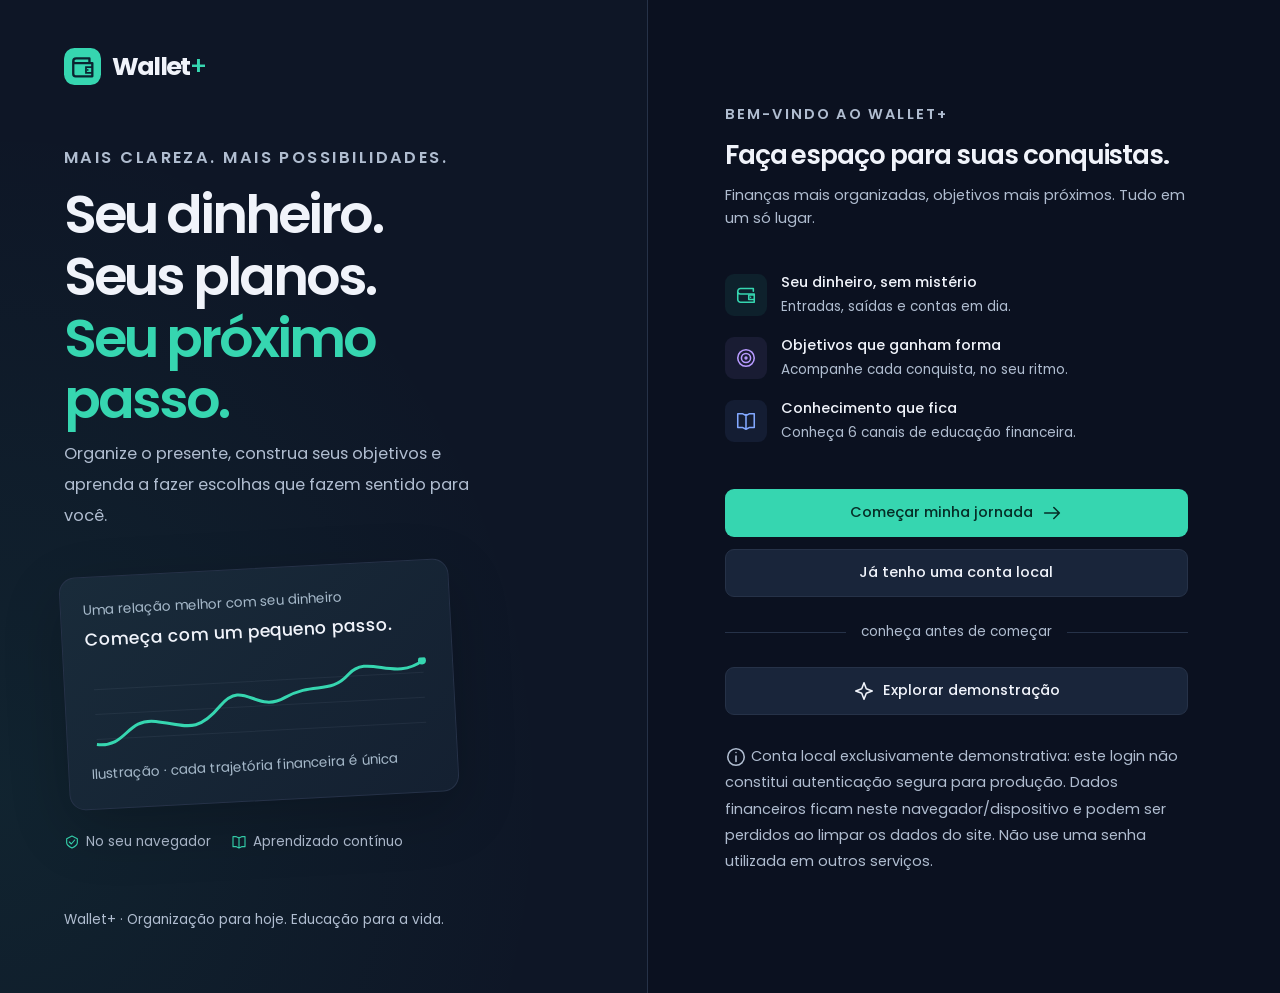
==== commit b4f0a25b: "Novas alteracoes" ====
--- a/index.html
+++ b/index.html
@@ -4,15 +4,23 @@
   <meta charset="utf-8">
   <meta name="viewport" content="width=device-width, initial-scale=1">
   <meta name="theme-color" content="#0b1120">
+  <meta name="apple-mobile-web-app-capable" content="yes">
+  <meta name="apple-mobile-web-app-status-bar-style" content="default">
+  <meta name="apple-mobile-web-app-title" content="Wallet+">
   <meta name="description" content="Wallet+: controle suas finanças, acompanhe suas metas e aprenda a cuidar do seu dinheiro. Seus dados ficam no seu navegador.">
   <title>Wallet+ · Seu dinheiro, com mais clareza</title>
   <link rel="icon" type="image/svg+xml" href="assets/wallet.svg">
+  <link rel="manifest" href="manifest.webmanifest">
+  <link rel="apple-touch-icon" sizes="180x180" href="assets/icons/apple-touch-icon.png">
   <link rel="preconnect" href="https://fonts.googleapis.com">
   <link rel="preconnect" href="https://fonts.gstatic.com" crossorigin>
   <link href="https://fonts.googleapis.com/css2?family=Poppins:wght@400;500;600;700;800&display=swap" rel="stylesheet">
   <link rel="stylesheet" href="css/global.css">
   <link rel="stylesheet" href="css/pages/dashboard.css">
   <link rel="stylesheet" href="css/pages/finance.css">
+  <link rel="stylesheet" href="css/pages/transactions.css">
+  <link rel="stylesheet" href="css/pages/goals.css">
+  <link rel="stylesheet" href="css/pages/reports.css">
   <link rel="stylesheet" href="css/pages/onboarding.css">
   <link rel="stylesheet" href="css/pages/education.css">
   <script src="assets/vendor/chart.umd.js" defer></script>
--- a/css/global.css
+++ b/css/global.css
@@ -5,7 +5,7 @@
   --surface: #141e30;
   --surface-alt: #19253a;
   --text: #f0f3fa;
-  --muted: #9daac0;
+  --muted: #b0bdd0;
   --border: #263248;
   --accent: #36d6b0;
   --accent-soft: #36d6b014;
@@ -14,8 +14,15 @@
   --purple: #b79aff;
   --shadow: 0 12px 32px #00000012;
   --radius: 16px;
+  --control-height: 48px;
+  --font-caption: .833334rem;
+  --font-small: .9375rem;
+  --font-body: 1rem;
+  --font-field: 1.103449rem;
+  --font-heading-small: 1.125rem;
+  --font-heading: 1.25rem;
   font-family: 'Poppins', sans-serif;
-  font-size: 14px;
+  font-size: 90.625%;
 }
 :root[data-theme='light'] {
   color-scheme: light;
@@ -33,7 +40,8 @@
   --purple: #7346c3;
 }
 * { box-sizing: border-box; }
-body { margin: 0; background: var(--bg); color: var(--text); line-height: 1.65; }
+html { scrollbar-gutter: stable; }
+body { margin: 0; background: var(--bg); color: var(--text); font-size: var(--font-body); line-height: 1.65; -webkit-text-size-adjust: 100%; }
 button, input, select, textarea { font: inherit; }
 button, a, input, select, textarea { -webkit-tap-highlight-color: transparent; }
 button, a { touch-action: manipulation; }
@@ -45,27 +53,29 @@
 a:hover { text-decoration: underline; }
 h1, h2, h3, h4, p { margin-top: 0; }
 h1 { font-size: clamp(1.65rem, 2.5vw, 2.15rem); letter-spacing: -.045em; line-height: 1.3; font-weight: 600; margin-bottom: 8px; }
-h2 { font-size: 1.08rem; font-weight: 600; letter-spacing: -.02em; margin-bottom: 6px; }
-h3 { font-size: 1rem; font-weight: 600; }
+h2 { font-size: var(--font-heading); font-weight: 600; letter-spacing: -.02em; line-height: 1.4; margin-bottom: 6px; }
+h3 { font-size: var(--font-heading-small); font-weight: 600; }
 p { margin-bottom: 16px; }
-small { font-size: .79rem; }
+small { font-size: var(--font-small); }
 img, svg { max-width: 100%; }
-input, select, textarea { width: 100%; color: var(--text); background: var(--bg); border: 1px solid var(--border); border-radius: 9px; padding: 11px 13px; min-height: 44px; outline: none; }
+input, select, textarea { width: 100%; min-width: 0; color: var(--text); background: var(--bg); border: 1px solid var(--border); border-radius: 9px; padding: 10px 13px; min-height: var(--control-height); font-size: var(--font-field); line-height: 1.5; outline: none; }
+input:not([type='checkbox']):not([type='radio']), select { height: var(--control-height); }
 input:focus, select:focus, textarea:focus { border-color: var(--accent); box-shadow: 0 0 0 3px var(--accent-soft); }
 input::placeholder, textarea::placeholder { color: var(--muted); opacity: .75; }
-input[type='checkbox'], input[type='radio'] { width: 18px; min-height: 18px; height: 18px; accent-color: var(--accent); }
+input[data-money] { font-variant-numeric: tabular-nums; }
+input[type='checkbox'], input[type='radio'] { width: 22px; min-height: 22px; height: 22px; accent-color: var(--accent); }
 textarea { resize: vertical; min-height: 88px; }
 :focus-visible { outline: 2px solid var(--accent); outline-offset: 4px; }
 [hidden] { display: none !important; }
 .sr-only { position: absolute; width: 1px; height: 1px; padding: 0; margin: -1px; overflow: hidden; clip: rect(0, 0, 0, 0); white-space: nowrap; border: 0; }
-.icon { flex: 0 0 auto; width: 20px; height: 20px; vertical-align: middle; }
+.icon { flex: 0 0 auto; width: 22px; height: 22px; vertical-align: middle; }
 .muted, .text-muted { color: var(--muted); }
 .positive, .text-success { color: var(--accent); }
 .negative, .text-danger { color: var(--red); }
 .purple { color: var(--purple); }
 .blue { color: var(--blue); }
-.eyebrow { color: var(--muted); text-transform: uppercase; letter-spacing: .15em; font-size: .69rem; font-weight: 600; margin-bottom: 10px; }
-.btn { display: inline-flex; align-items: center; justify-content: center; gap: 8px; min-height: 42px; padding: 10px 17px; border: 1px solid transparent; border-radius: 9px; font-size: .84rem; font-weight: 500; line-height: 1.5; transition: background .18s, transform .18s; text-align: center; }
+.eyebrow { color: var(--muted); text-transform: uppercase; letter-spacing: .15em; font-size: var(--font-small); font-weight: 600; margin-bottom: 10px; }
+.btn { display: inline-flex; align-items: center; justify-content: center; gap: 8px; min-height: var(--control-height); padding: 10px 16px; border: 1px solid transparent; border-radius: 9px; font-size: var(--font-body); font-weight: 500; line-height: 1.5; transition: background .18s, transform .18s; text-align: center; }
 .btn:hover { text-decoration: none; filter: brightness(1.08); }
 .btn:active { transform: translateY(1px); }
 .btn-primary { background: var(--accent); color: #062e27; }
@@ -74,102 +84,103 @@
 .btn-danger { color: var(--red); background: #ed789518; border-color: #ed789540; }
 .btn-blue { color: var(--blue); background: #719bff14; border-color: #719bff30; }
 .btn-ghost { background: transparent; color: var(--muted); }
-.btn-small, .btn-sm { min-height: 34px; padding: 6px 11px; font-size: .78rem; }
-.icon-button { display: inline-grid; place-items: center; width: 36px; height: 36px; padding: 7px; border: 1px solid var(--border); border-radius: 8px; background: transparent; color: var(--muted); }
+.btn-small, .btn-sm { min-height: 44px; padding: 9px 13px; font-size: var(--font-small); }
+.icon-button { display: inline-grid; place-items: center; width: 44px; height: 44px; padding: 10px; border: 1px solid var(--border); border-radius: 8px; background: transparent; color: var(--muted); }
 .icon-button:hover { color: var(--text); background: var(--surface-alt); }
-.button-row, .row-actions { display: flex; flex-wrap: wrap; align-items: center; gap: 10px; }
+.button-row, .row-actions { display: flex; flex-wrap: wrap; align-items: stretch; gap: 10px; }
 .brand { display: inline-flex; align-items: center; gap: 11px; color: var(--text); font-size: 1.75rem; letter-spacing: -.07em; font-weight: 700; }
 .brand:hover { text-decoration: none; }
 .brand img { width: 37px; height: 37px; }
 .brand b { color: var(--accent); font-weight: 500; }
-.sidebar { position: fixed; inset: 0 auto 0 0; width: 238px; background: var(--sidebar); border-right: 1px solid var(--border); display: flex; flex-direction: column; padding: 32px 18px 20px; z-index: 30; }
-.sidebar .brand { padding-left: 15px; margin-bottom: 42px; }
-.nav-caption { color: var(--muted); font-size: .64rem; text-transform: uppercase; letter-spacing: .17em; padding: 0 16px; margin-bottom: 12px; }
+.sidebar { position: fixed; inset: 0 auto 0 0; width: 264px; background: var(--sidebar); border-right: 1px solid var(--border); display: flex; flex-direction: column; padding: 32px 18px 20px; overflow-y: auto; z-index: 30; }
+.sidebar .brand { padding-left: 15px; margin-bottom: 32px; }
+.nav-caption { color: var(--muted); font-size: var(--font-small); text-transform: uppercase; letter-spacing: .17em; padding: 0 16px; margin-bottom: 12px; }
 .nav-list { display: grid; gap: 7px; }
-.nav-link { display: flex; align-items: center; gap: 13px; color: var(--muted); padding: 13px 15px; font-size: .86rem; border-radius: 9px; position: relative; }
+.nav-link { display: flex; align-items: center; gap: 13px; color: var(--muted); padding: 13px 15px; font-size: var(--font-body); border-radius: 9px; position: relative; }
 .nav-link .icon { width: 19px; height: 19px; }
 .nav-link:hover { text-decoration: none; color: var(--text); background: var(--surface); }
 .nav-link.active { color: var(--accent); background: var(--accent-soft); }
 .nav-link.active::after { content: ''; width: 5px; height: 5px; background: var(--accent); border-radius: 50%; margin-left: auto; }
 .sidebar-bottom { margin-top: auto; padding-top: 24px; }
-.local-note { padding: 16px; border: 1px solid var(--border); border-radius: 12px; margin-bottom: 20px; background: linear-gradient(130deg, var(--surface), transparent); }
-.local-note > .icon { color: var(--accent); margin-bottom: 10px; }
-.local-note strong { display: block; font-size: .76rem; font-weight: 500; }
-.local-note p { color: var(--muted); font-size: .68rem; margin: 6px 0 0; line-height: 1.8; }
 .profile-button { display: flex; width: 100%; align-items: center; gap: 10px; padding: 13px 0 0; border: 0; border-top: 1px solid var(--border); background: transparent; text-align: left; }
 .avatar { display: inline-grid; place-items: center; width: 36px; height: 36px; flex-shrink: 0; background: #b79aff1a; color: var(--purple); font-weight: 600; border-radius: 50%; }
 .profile-copy { min-width: 0; flex: 1; }
-.profile-copy strong { display: block; font-weight: 500; font-size: .77rem; overflow: hidden; text-overflow: ellipsis; white-space: nowrap; }
-.profile-copy small { color: var(--muted); font-size: .66rem; }
-.app-layout { padding-left: 238px; }
-.topbar { height: 77px; border-bottom: 1px solid var(--border); display: flex; align-items: center; justify-content: space-between; gap: 14px; padding: 0 36px; }
-.breadcrumb { display: flex; align-items: center; gap: 12px; color: var(--muted); font-size: .76rem; }
+.profile-copy strong { display: block; font-weight: 500; font-size: var(--font-small); overflow: hidden; text-overflow: ellipsis; white-space: nowrap; }
+.profile-copy small { color: var(--muted); font-size: var(--font-small); }
+.app-layout { padding-left: 264px; }
+.topbar { min-height: 80px; border-bottom: 1px solid var(--border); display: flex; align-items: center; justify-content: space-between; gap: 14px; padding: 12px 36px; }
+.breadcrumb { display: flex; align-items: center; gap: 12px; color: var(--muted); font-size: var(--font-small); }
 .breadcrumb > span:last-child { color: var(--text); }
 .topbar-actions { display: flex; align-items: center; gap: 18px; }
-.local-status { color: var(--muted); font-size: .7rem; display: inline-flex; gap: 7px; align-items: center; }
+.local-status { color: var(--muted); font-size: var(--font-small); display: inline-flex; gap: 7px; align-items: center; }
 .status-dot { width: 6px; height: 6px; border-radius: 50%; background: var(--accent); }
 .app-main { max-width: 1600px; margin: 0 auto; padding: 31px 36px 40px; min-height: calc(100vh - 77px); }
-.page-header { display: flex; justify-content: space-between; align-items: center; flex-wrap: wrap; gap: 18px; margin-bottom: 26px; }
-.page-header p { margin: 0; color: var(--muted); font-size: .84rem; }
-.page-header .eyebrow { font-size: .69rem; margin-bottom: 10px; }
+.page-header { display: flex; justify-content: space-between; align-items: center; flex-wrap: wrap; gap: 18px; margin-bottom: 24px; }
+.page-header>div { min-width: 0; }
+.page-header p { margin: 0; color: var(--muted); font-size: var(--font-body); }
+.page-header .eyebrow { font-size: var(--font-small); margin-bottom: 10px; }
 .panel { padding: 23px; border: 1px solid var(--border); background: var(--surface); border-radius: var(--radius); box-shadow: var(--shadow); min-width: 0; }
-.panel-header { display: flex; align-items: center; justify-content: space-between; gap: 16px; margin-bottom: 22px; }
+.panel-header { display: flex; flex-wrap: wrap; align-items: center; justify-content: space-between; gap: 12px 16px; margin-bottom: 20px; }
+.panel-header>div { min-width: 0; }
 .panel-header h2, .panel-header h3 { margin-bottom: 0; }
-.panel-header p { margin: 4px 0 0; font-size: .72rem; color: var(--muted); }
-.panel-header a { font-size: .72rem; white-space: nowrap; }
+.panel-header p { margin: 4px 0 0; font-size: var(--font-small); color: var(--muted); }
+.panel-header a { font-size: var(--font-small); white-space: nowrap; }
 .stats-grid { display: grid; grid-template-columns: repeat(4, minmax(0, 1fr)); gap: 18px; margin-bottom: 24px; }
 .stat-card { padding: 21px; border: 1px solid var(--border); background: var(--surface); border-radius: 13px; min-width: 0; }
-.stat-label { display: flex; justify-content: space-between; align-items: center; color: var(--muted); font-size: .75rem; gap: 8px; margin-bottom: 13px; }
+.stat-label { display: flex; justify-content: space-between; align-items: center; color: var(--muted); font-size: var(--font-small); gap: 8px; margin-bottom: 13px; }
 .stat-value { font-size: clamp(1.2rem, 1.8vw, 1.8rem); font-weight: 600; line-height: 1.4; letter-spacing: -.05em; margin-bottom: 8px; overflow-wrap: anywhere; }
-.stat-detail { display: block; color: var(--muted); font-size: .65rem; }
+.stat-detail { display: block; color: var(--muted); font-size: var(--font-small); }
 .stat-icon { display: inline-grid; place-items: center; width: 33px; height: 33px; border-radius: 9px; background: var(--accent-soft); color: var(--accent); }
 .stat-icon.blue { background: #719bff16; color: var(--blue); }
 .stat-icon.negative { background: #ed789516; color: var(--red); }
 .stat-icon.purple { background: #a88bfa16; color: var(--purple); }
-.badge { display: inline-flex; align-items: center; gap: 5px; padding: 4px 9px; color: var(--muted); background: var(--surface-alt); border-radius: 6px; font-size: .66rem; line-height: 1.5; }
+.badge { display: inline-flex; align-items: center; gap: 5px; padding: 4px 9px; color: var(--muted); background: var(--surface-alt); border-radius: 6px; font-size: var(--font-small); line-height: 1.5; }
 .badge.positive { color: var(--accent); background: var(--accent-soft); }
 .badge.negative { color: var(--red); background: #ed789512; }
 .badge.purple { color: var(--purple); background: #a88bfa12; }
 .badge.blue { color: var(--blue); background: #719bff12; }
 .form-grid { display: grid; grid-template-columns: repeat(2, minmax(0, 1fr)); gap: 18px; }
-.field { display: grid; gap: 7px; align-content: start; font-size: .82rem; min-width: 0; }
-.field label { font-size: .78rem; font-weight: 500; }
-.field small { color: var(--muted); font-size: .68rem; }
+.field { display: grid; gap: 7px; align-content: start; font-size: var(--font-body); min-width: 0; }
+.field label { font-size: var(--font-body); font-weight: 500; }
+.field small { color: var(--muted); font-size: var(--font-small); }
 .full-width { grid-column: 1 / -1; }
-.form-error { margin: 0 24px; padding: 12px 14px; border-radius: 8px; background: #ed789515; color: var(--red); font-size: .8rem; }
-.notice { display: flex; gap: 10px; padding: 14px 17px; background: var(--accent-soft); border: 1px solid var(--border); border-radius: 10px; color: var(--muted); font-size: .75rem; margin-bottom: 22px; }
+.form-error { margin: 0 24px; padding: 12px 14px; border-radius: 8px; background: #ed789515; color: var(--red); font-size: var(--font-body); }
+.notice { display: flex; gap: 10px; padding: 14px 17px; background: var(--accent-soft); border: 1px solid var(--border); border-radius: 10px; color: var(--muted); font-size: var(--font-small); margin-bottom: 22px; }
 .notice .icon { color: var(--accent); margin-top: 2px; }
 .notice p { margin: 0; }
-.demo-banner { display: flex; justify-content: center; gap: 8px; padding: 9px 16px; background: #a88bfa14; border-bottom: 1px solid #a88bfa24; font-size: .71rem; color: var(--purple); text-align: center; }
-.toolbar { display: flex; flex-wrap: wrap; align-items: end; gap: 14px; margin-bottom: 24px; }
+.toolbar { display: flex; flex-wrap: wrap; align-items: end; gap: 14px; margin: 0; }
 .toolbar .field { flex: 1; min-width: 140px; }
-.toolbar input, .toolbar select { min-height: 40px; font-size: .8rem; }
-.table-wrap { overflow: auto; max-width: 100%; }
-.data-table { width: 100%; border-collapse: collapse; text-align: left; font-size: .8rem; }
-.data-table th { color: var(--muted); font-weight: 400; font-size: .68rem; text-transform: uppercase; letter-spacing: .06em; padding: 0 10px 13px; }
+.toolbar input, .toolbar select { min-height: var(--control-height); font-size: var(--font-field); }
+.table-wrap { position: relative; min-width: 0; overflow: auto; max-width: 100%; }
+.data-table { width: 100%; border-collapse: collapse; text-align: left; font-size: var(--font-body); }
+.data-table th { color: var(--muted); font-weight: 400; font-size: var(--font-small); text-transform: uppercase; letter-spacing: .06em; padding: 0 10px 13px; }
 .data-table td { padding: 16px 10px; border-top: 1px solid var(--border); }
 .data-table th:first-child, .data-table td:first-child { padding-left: 0; }
 .data-table td strong { font-weight: 500; }
-.data-table td small { display: block; color: var(--muted); font-size: .67rem; }
+.data-table td small { display: block; color: var(--muted); font-size: var(--font-small); }
 .data-table td:last-child, .data-table th:last-child { text-align: right; padding-right: 0; }
 .card-grid { display: grid; grid-template-columns: repeat(auto-fit, minmax(min(100%, 285px), 1fr)); gap: 20px; }
 .progress { height: 7px; border-radius: 20px; background: var(--surface-alt); overflow: hidden; }
 .progress > span, .progress > div { display: block; height: 100%; background: var(--purple); border-radius: inherit; }
 .empty-state { text-align: center; padding: 34px 18px; color: var(--muted); }
 .empty-icon { display: inline-grid; place-items: center; width: 46px; height: 46px; border-radius: 14px; background: var(--surface-alt); margin-bottom: 14px; }
-.empty-state h3 { color: var(--text); margin-bottom: 5px; font-size: .9rem; }
-.empty-state p { font-size: .76rem; max-width: 340px; margin: 0 auto 18px; }
-.modal { background: var(--surface); color: var(--text); border: 1px solid var(--border); border-radius: 18px; width: min(590px, calc(100% - 28px)); max-height: calc(100dvh - 36px); padding: 0; box-shadow: 0 24px 100px #0007; }
+.empty-state h3 { color: var(--text); margin-bottom: 5px; font-size: var(--font-heading-small); }
+.empty-state p { font-size: var(--font-small); max-width: 340px; margin: 0 auto 18px; }
+.modal { background: var(--surface); color: var(--text); border: 1px solid var(--border); border-radius: 18px; width: min(640px, calc(100% - 28px)); max-height: calc(100dvh - 36px); padding: 0; box-shadow: 0 24px 100px #0007; }
 .modal::backdrop { background: #030813b8; backdrop-filter: blur(5px); }
 .modal-header { display: flex; align-items: center; justify-content: space-between; padding: 22px 24px; border-bottom: 1px solid var(--border); gap: 15px; }
 .modal-header h2 { margin: 0; }
 .modal-body { padding: 24px; }
 .modal-body > p:last-child { margin-bottom: 0; }
-.modal-footer { display: flex; justify-content: flex-end; gap: 10px; padding: 18px 24px; border-top: 1px solid var(--border); }
-.confirm-modal { max-width: 460px; }
+.modal-footer { display: flex; flex-wrap: wrap; justify-content: flex-end; gap: 10px; padding: 18px 24px; border-top: 1px solid var(--border); }
+.modal-footer .btn { flex: 1 1 140px; align-self: stretch; }
+.confirm-modal { max-width: 520px; }
 .notifications { position: fixed; right: 22px; bottom: 22px; z-index: 1000; display: grid; gap: 9px; max-width: min(420px, calc(100vw - 32px)); pointer-events: none; }
-.toast { display: flex; gap: 10px; align-items: center; padding: 14px 18px; background: var(--surface-alt); border: 1px solid var(--accent); border-radius: 10px; box-shadow: 0 10px 40px #0005; font-size: .8rem; animation: appear .2s ease; }
+.toast { display: flex; gap: 10px; align-items: center; padding: 14px 18px; background: var(--surface-alt); border: 1px solid var(--accent); border-radius: 10px; box-shadow: 0 10px 40px #0005; font-size: var(--font-body); animation: appear .2s ease; pointer-events: auto; cursor: pointer; }
+.toast > span { flex: 1; min-width: 0; overflow-wrap: anywhere; }
 .toast > .icon { color: var(--accent); }
+.toast-close { display: inline-grid; place-items: center; flex: 0 0 auto; width: 32px; height: 32px; padding: 6px; margin: -4px -6px -4px 0; border: 0; border-radius: 6px; color: var(--muted); background: transparent; }
+.toast-close:hover { color: var(--text); background: var(--accent-soft); }
 .toast-error { border-color: var(--red); }
 .toast-error > .icon { color: var(--red); }
 .mobile-nav, .mobile-brand { display: none; }
@@ -182,44 +193,47 @@
 .auth-story-content { padding: 55px 0; }
 .auth-story h1 { max-width: 480px; font-size: clamp(2.8rem, 4.2vw, 4.5rem); font-weight: 600; letter-spacing: -.055em; line-height: 1.15; }
 .auth-story h1 span { color: var(--accent); }
-.auth-story-content > p { color: var(--muted); max-width: 410px; font-size: .96rem; line-height: 1.9; }
-.auth-badges { display: flex; flex-wrap: wrap; gap: 20px; color: var(--muted); font-size: .72rem; margin-top: 30px; }
+.auth-story-content > p { color: var(--muted); max-width: 410px; font-size: var(--font-heading-small); line-height: 1.9; }
+.auth-badges { display: flex; flex-wrap: wrap; gap: 20px; color: var(--muted); font-size: var(--font-small); margin-top: 30px; }
 .auth-badges span { display: inline-flex; gap: 6px; align-items: center; }
 .auth-badges .icon { width: 16px; color: var(--accent); }
-.auth-story-footer { color: var(--muted); font-size: .7rem; }
+.auth-story-footer { color: var(--muted); font-size: var(--font-small); }
 .auth-content { display: flex; flex-direction: column; justify-content: center; padding: 45px clamp(24px, 6vw, 90px); }
 .auth-content h2 { font-size: 1.8rem; margin-bottom: 10px; letter-spacing: -.04em; }
-.auth-content > p { color: var(--muted); font-size: .85rem; }
+.auth-content > p { color: var(--muted); font-size: var(--font-body); }
 .auth-form { display: grid; gap: 19px; margin-top: 20px; }
 .auth-form .btn { width: 100%; }
 .auth-form .form-error { margin: 0; }
-.auth-switch { text-align: center; color: var(--muted); font-size: .78rem; margin-top: 20px; }
-.auth-disclaimer { margin-top: 28px; color: var(--muted); font-size: .68rem; line-height: 1.8; }
-.auth-divider { display: flex; gap: 15px; align-items: center; color: var(--muted); font-size: .69rem; margin: 24px 0; }
+.auth-switch { text-align: center; color: var(--muted); font-size: var(--font-small); margin-top: 20px; }
+.auth-disclaimer { margin-top: 28px; color: var(--muted); font-size: var(--font-small); line-height: 1.8; }
+.auth-divider { display: flex; gap: 15px; align-items: center; color: var(--muted); font-size: var(--font-small); margin: 24px 0; }
 .auth-divider::before, .auth-divider::after { content: ''; height: 1px; background: var(--border); flex: 1; }
 .welcome-actions { display: grid; gap: 12px; margin: 20px 0 0; }
 .feature-list { display: grid; gap: 15px; margin: 24px 0; }
 .feature-row { display: flex; gap: 14px; align-items: center; }
 .feature-row .stat-icon { width: 42px; height: 42px; }
-.feature-row strong { display: block; font-size: .83rem; font-weight: 500; }
-.feature-row small { color: var(--muted); font-size: .72rem; }
+.feature-row strong { display: block; font-size: var(--font-body); font-weight: 500; }
+.feature-row small { color: var(--muted); font-size: var(--font-small); }
 .auth-illustration { position: relative; width: 100%; max-width: 390px; border: 1px solid var(--border); border-radius: 16px; padding: 22px; margin-top: 36px; background: linear-gradient(135deg, #192b3a, #142031); transform: rotate(-3deg); box-shadow: 0 20px 60px #0003; }
-.auth-illustration p { color: #a7bacb; font-size: .73rem; margin-bottom: 4px; }
+.auth-illustration p { color: #a7bacb; font-size: var(--font-small); margin-bottom: 4px; }
 .auth-illustration strong { font-weight: 500; font-size: 1.2rem; color: #f0f3fa; }
 .auth-illustration svg { width: 100%; height: 80px; margin-top: 20px; }
-.auth-illustration small { color: #a7bacb; font-size: .6rem; }
+.auth-illustration small { color: #a7bacb; font-size: var(--font-small); }
 @keyframes appear { from { opacity: 0; transform: translateY(8px); } to { opacity: 1; transform: translateY(0); } }
 @keyframes spin { to { transform: rotate(360deg); } }
 @media (min-width: 1500px) { .app-main { padding: 36px 46px; } }
-@media (max-width: 1150px) { .sidebar { width: 208px; padding-inline: 12px; } .app-layout { padding-left: 208px; } .app-main { padding: 28px 24px; } .topbar { padding-inline: 24px; } .stats-grid { gap: 12px; } .stat-card { padding: 17px; } .auth-story { padding: 36px; } }
+@media (max-width: 1150px) { .sidebar { width: 238px; padding-inline: 12px; } .app-layout { padding-left: 238px; } .app-main { padding: 28px 24px; } .topbar { padding-inline: 24px; } .local-status { display: none; } .stats-grid { gap: 12px; } .stat-card { padding: 17px; } .auth-story { padding: 36px; } }
 @media (max-width: 900px) { .stats-grid { grid-template-columns: repeat(2, minmax(0, 1fr)); } .auth-shell { grid-template-columns: .85fr 1fr; } .auth-story { padding: 30px; } .auth-story h1 { font-size: 2.8rem; } .auth-content { padding: 34px; } }
 @media (max-width: 760px) {
-  .sidebar { display: none; } .app-layout { padding-left: 0; } .app-main { padding: 25px 18px 106px; } .topbar { padding: 0 18px; height: 68px; } .breadcrumb { display: none; } .mobile-brand { display: inline-flex; font-size: 1.45rem; } .mobile-brand img { width: 30px; height: 30px; } .topbar-actions { gap: 12px; } .local-status { font-size: .64rem; }
-  .mobile-nav { display: grid; grid-template-columns: repeat(5, 1fr); position: fixed; bottom: 0; left: 0; right: 0; padding: 10px 7px max(10px, env(safe-area-inset-bottom)); border-top: 1px solid var(--border); background: var(--sidebar); z-index: 35; box-shadow: 0 -5px 30px #0002; }
-  .mobile-nav a, .mobile-nav button { border: 0; background: transparent; display: flex; flex-direction: column; align-items: center; gap: 5px; padding: 4px 0; font-size: .62rem; color: var(--muted); }
-  .mobile-nav .active { color: var(--accent); } .mobile-nav a:hover { text-decoration: none; } .mobile-nav .icon { width: 21px; height: 21px; }
-  .page-header { align-items: flex-start; gap: 18px; margin-bottom: 22px; } .page-header h1 { font-size: 1.65rem; } .panel { padding: 19px; } .panel-header { margin-bottom: 18px; } .stats-grid { gap: 12px; margin-bottom: 20px; } .stat-value { font-size: 1.45rem; } .stat-label { font-size: .7rem; } .stat-detail { font-size: .61rem; } .stat-icon { width: 28px; height: 28px; } .stat-icon .icon { width: 16px; height: 16px; }
+  .sidebar { display: none; } .app-layout { padding-left: 0; } .app-main { padding: 20px 16px 116px; } .topbar { padding: 8px 16px; min-height: 64px; } .breadcrumb { display: none; } .mobile-brand { display: inline-flex; font-size: 1.45rem; } .mobile-brand img { width: 32px; height: 32px; } .topbar-actions { gap: 10px; } .topbar-actions>.avatar { width:32px; height:32px; } .local-status { display: none; }
+  html { --mobile-header-height:calc(64px + env(safe-area-inset-top,0px)); scroll-padding-top:calc(var(--mobile-header-height) + 12px); }
+  .topbar { position:sticky; top:0; z-index:40; min-height:var(--mobile-header-height); padding-top:calc(8px + env(safe-area-inset-top,0px)); background:var(--bg); box-shadow:0 3px 16px #00000012; }
+  .mobile-nav { display: grid; grid-template-columns: repeat(5, minmax(0, 1fr)); position: fixed; bottom: 0; left: 0; right: 0; padding: 10px 4px max(10px, env(safe-area-inset-bottom)); border-top: 1px solid var(--border); background: var(--sidebar); z-index: 35; box-shadow: 0 -5px 30px #0002; }
+  .mobile-nav a, .mobile-nav button { border: 0; background: transparent; display: flex; flex-direction: column; align-items: center; justify-content: center; gap: 6px; min-height: 52px; padding: 4px 0; font-size: var(--font-caption); line-height: 1.4; color: var(--muted); }
+  .mobile-nav .active { color: var(--accent); } .mobile-nav a:hover { text-decoration: none; } .mobile-nav .icon { width: 24px; height: 24px; }
+  .mobile-nav span { max-width:100%; line-height:1.25; text-align:center; }
+  .page-header { align-items: flex-start; gap: 16px; margin-bottom: 20px; } .page-header h1 { font-size: 1.65rem; } .page-header>.button-row,.page-header>.row-actions { display:grid; grid-template-columns:repeat(2,minmax(0,1fr)); width:100%; } .page-header>.button-row>.btn,.page-header>.row-actions>.btn { min-width:0; padding-inline:10px; } .panel { padding: 19px; } .panel-header { margin-bottom: 18px; } .stats-grid { gap: 12px; margin-bottom: 20px; } .stat-value { font-size: 1.45rem; } .stat-label { font-size: var(--font-small); } .stat-detail { font-size: var(--font-small); } .stat-icon { width: 28px; height: 28px; } .stat-icon .icon { width: 16px; height: 16px; }
   .notifications { bottom: 90px; right: 16px; } .form-grid { gap: 15px; } .auth-shell { display: block; } .auth-story { min-height: auto; padding: 25px; border-right: 0; border-bottom: 1px solid var(--border); } .auth-story-content { padding: 30px 0 8px; } .auth-story h1 { max-width: 480px; font-size: 2.6rem; } .auth-story-content > p { margin-bottom: 0; } .auth-badges, .auth-story-footer, .auth-illustration { display: none; } .auth-content { padding: 32px 25px 45px; max-width: 500px; margin: auto; } .auth-shell.compact .auth-story-content { display: none; } .auth-content h2 { font-size: 1.6rem; }
 }
-@media (max-width: 420px) { .form-grid { grid-template-columns: 1fr; } .stat-card { padding: 14px; } .stat-value { font-size: 1.22rem; } .stat-label { font-size: .66rem; } .stat-icon { width: 24px; height: 24px; } .page-header .button-row { width: 100%; } .page-header .button-row .btn { flex: 1; padding-inline: 10px; } .local-status { display: none; } .panel { padding: 17px; } .modal-body, .modal-header { padding: 19px; } }
+@media (max-width: 420px) { .form-grid { grid-template-columns: 1fr; } .stat-card { padding: 14px; } .stat-value { font-size: 1.22rem; } .stat-label { font-size: var(--font-small); } .stat-icon { width: 24px; height: 24px; } .page-header .button-row { width: 100%; } .page-header .button-row .btn { flex: 1; padding-inline: 10px; } .local-status { display: none; } .panel { padding: 17px; } .modal-body, .modal-header { padding: 19px; } }
 @media (prefers-reduced-motion: reduce) { *, *::before, *::after { animation-duration: .01ms !important; transition-duration: .01ms !important; scroll-behavior: auto !important; } }
--- a/css/pages/dashboard.css
+++ b/css/pages/dashboard.css
@@ -1,10 +1,22 @@
 .dashboard-chart-grid { display: grid; grid-template-columns: minmax(0, 1.65fr) minmax(0, 1fr); gap: 22px; margin-bottom: 22px; }
-.chart-container { position: relative; height: 245px; width: 100%; }
-.chart-legend { display: flex; align-items: center; gap: 18px; font-size: .69rem; color: var(--muted); margin-top: 8px; }
+.dashboard-page>.dashboard-page-header { margin-bottom:20px; }
+.dashboard-page-header h1 { margin-bottom:0; }
+.dashboard-page-header .dashboard-greeting-message { margin-top:6px; }
+.dashboard-overview-toolbar { margin-bottom:16px; }
+.dashboard-overview-toolbar>label { display:block; width:100%; min-width:0; }
+.dashboard-overview-toolbar>label>span { display:block; margin-bottom:8px; color:var(--muted); font-size:var(--font-small); }
+.dashboard-overview-toolbar .dashboard-period-picker { width:100%; min-width:0; }
+.dashboard-page .stats-grid { grid-template-columns:repeat(2,minmax(0,1fr)); }
+.dashboard-page .stat-card { display:flex; flex-direction:column; }
+.dashboard-page .stat-label>.stat-icon { flex-shrink:0; }
+.dashboard-page .stat-value { margin-top:auto; }
+.dashboard-page .stat-detail { margin-top:0; }
+.chart-container { position: relative; height: 280px; width: 100%; }
+.chart-legend { display: flex; align-items: center; gap: 18px; font-size: var(--font-small); color: var(--muted); margin-top: 8px; }
 .chart-legend span { display: flex; gap: 6px; align-items: center; }
 .chart-legend i { width: 7px; height: 7px; border-radius: 50%; background: var(--accent); }
 .chart-legend .expense-dot { background: var(--blue); }
-.chart-period { font-size: .7rem; color: var(--muted); border: 1px solid var(--border); padding: 6px 9px; border-radius: 7px; }
+.chart-period { font-size: var(--font-small); color: var(--muted); border: 1px solid var(--border); padding: 6px 9px; border-radius: 7px; }
 .dashboard-bottom-grid { display: grid; grid-template-columns: minmax(0, 1.65fr) minmax(0, 1fr); gap: 22px; margin-bottom: 22px; }
 .dashboard-side-stack { display: grid; gap: 22px; align-content: start; }
 .transaction-description { display: flex; align-items: center; gap: 11px; }
@@ -12,34 +24,49 @@
 .transaction-symbol.income { background: var(--accent-soft); color: var(--accent); }
 .transaction-symbol .icon { width: 17px; height: 17px; }
 .transaction-description strong { display: block; overflow-wrap: anywhere; }
+.dashboard-transaction-link { color:inherit; text-decoration:underline; text-decoration-color:var(--border); text-underline-offset:3px; }
+.dashboard-transaction-link:hover,.dashboard-transaction-link:focus-visible { color:var(--accent); text-decoration-color:currentColor; }
 .goal-preview { padding-bottom: 19px; margin-bottom: 19px; border-bottom: 1px solid var(--border); }
 .goal-preview:last-child { border: 0; padding-bottom: 0; margin-bottom: 0; }
-.goal-preview-heading { display: flex; justify-content: space-between; gap: 10px; margin-bottom: 12px; font-size: .78rem; }
+.goal-preview-heading { display: flex; justify-content: space-between; gap: 10px; margin-bottom: 12px; font-size: var(--font-body); }
 .goal-preview-heading strong { font-weight: 500; }
-.goal-preview-values { display: flex; justify-content: space-between; color: var(--muted); font-size: .65rem; margin-top: 9px; gap: 8px; }
-.upcoming-item { display: flex; align-items: center; gap: 11px; padding-block: 13px; border-bottom: 1px solid var(--border); font-size: .76rem; }
+.goal-preview-values { display: flex; justify-content: space-between; color: var(--muted); font-size: var(--font-small); margin-top: 9px; gap: 8px; }
+.upcoming-item { display: flex; align-items: center; gap: 12px; padding-block: 16px; border-bottom: 1px solid var(--border); font-size: var(--font-body); }
 .upcoming-item:last-child { border: 0; padding-bottom: 0; }
 .upcoming-item:first-child { padding-top: 0; }
-.due-day { display: grid; align-content: center; text-align: center; width: 38px; min-width: 38px; height: 43px; background: var(--surface-alt); border-radius: 9px; line-height: 1.4; font-size: .9rem; }
-.due-day small { font-size: .53rem; text-transform: uppercase; color: var(--muted); }
+.due-day { display: grid; align-content: center; text-align: center; width: 46px; min-width: 46px; height: 56px; background: var(--surface-alt); border-radius: 9px; line-height: 1.4; font-size: var(--font-heading-small); }
+.due-day small { font-size: var(--font-small); text-transform: uppercase; color: var(--muted); }
 .upcoming-copy { flex: 1; min-width: 0; }
 .upcoming-copy strong { display: block; font-weight: 500; overflow-wrap: anywhere; }
-.upcoming-copy small { display: block; color: var(--muted); font-size: .63rem; }
+.upcoming-copy small { display: block; color: var(--muted); font-size: var(--font-small); }
 .upcoming-amount { text-align: right; flex-shrink: 0; }
-.upcoming-amount small { display: block; font-size: .6rem; }
-.forecast-strip { display: flex; align-items: center; gap: 15px; margin-bottom: 24px; background: linear-gradient(110deg, #36d6b00c, var(--surface)); border: 1px solid var(--border); border-radius: 12px; padding: 15px 20px; }
-.forecast-strip > .icon { color: var(--accent); }
-.forecast-strip p { color: var(--muted); font-size: .72rem; margin: 0; flex: 1; }
-.forecast-strip strong { color: var(--text); font-weight: 500; }
-.forecast-strip a { font-size: .71rem; white-space: nowrap; }
+.upcoming-amount small { display: block; font-size: var(--font-small); }
 .learning-banner { display: flex; align-items: center; gap: 20px; padding: 24px; border: 1px solid #a88bfa38; border-radius: var(--radius); background: linear-gradient(110deg, #a88bfa10, #719bff05); }
 .learning-banner-icon { display: grid; place-items: center; width: 48px; height: 48px; flex-shrink: 0; background: #a88bfa16; border-radius: 13px; color: var(--purple); }
 .learning-banner-copy { flex: 1; }
-.learning-banner h2 { font-size: .97rem; margin-bottom: 4px; }
-.learning-banner p { color: var(--muted); font-size: .72rem; margin: 0; }
-.month-picker { width: auto; min-width: 160px; font-size: .75rem; min-height: 39px; padding: 7px 12px; background: var(--surface); }
-.allocation-note { font-size: .71rem; color: var(--muted); margin-top: 18px; padding-top: 15px; border-top: 1px solid var(--border); }
+.learning-banner h2 { font-size: var(--font-heading-small); margin-bottom: 4px; }
+.learning-banner p { color: var(--muted); font-size: var(--font-small); margin: 0; }
+.dashboard-period-picker { font-size:var(--font-field); padding:10px 13px; background:var(--surface); }
+.dashboard-summary-help { margin:0 0 20px; font-size:var(--font-small); color:var(--muted); }
+.dashboard-summary-help summary { display:flex; align-items:center; gap:8px; min-height:44px; width:fit-content; cursor:pointer; list-style:none; }
+.dashboard-summary-help summary::-webkit-details-marker { display:none; }
+.dashboard-summary-help summary>.icon { width:17px; height:17px; }
+.dashboard-summary-help summary>.icon:last-child { transition:transform .18s; }
+.dashboard-summary-help[open] summary>.icon:last-child { transform:rotate(90deg); }
+.dashboard-summary-help>div { padding:14px; margin-top:4px; border:1px solid var(--border); border-radius:10px; background:var(--surface); }
+.dashboard-summary-help p { margin-bottom:10px; }
+.dashboard-summary-help p:last-child { margin-bottom:0; }
+@media (max-width:760px) {
+  .dashboard-page>.dashboard-page-header { margin-bottom:16px; }
+  .dashboard-page-header h1 { margin-bottom:0; }
+  .dashboard-page .panel-header p { display:none; }
+  .dashboard-page .stats-grid { gap:10px; margin-bottom:12px; }
+  .dashboard-page .stat-card { min-height:132px; padding:14px; }
+  .dashboard-page .stat-label { min-height:38px; margin-bottom:8px; }
+  .dashboard-page .stat-value { margin-bottom:6px; font-size:clamp(1.2rem,5vw,1.5rem); }
+  .dashboard-page .stat-icon { width:24px; height:24px; }
+  .dashboard-summary-help { margin-bottom:12px; }
+}
 @media (max-width: 1100px) { .dashboard-chart-grid, .dashboard-bottom-grid { grid-template-columns: minmax(0, 1.4fr) minmax(0, 1fr); gap: 17px; } .dashboard-transactions .category-cell { display: none; } }
 @media (max-width: 950px) { .dashboard-chart-grid, .dashboard-bottom-grid { grid-template-columns: minmax(0, 1fr); } .dashboard-side-stack { grid-template-columns: repeat(2, minmax(0, 1fr)); gap: 17px; } .dashboard-transactions .category-cell { display: table-cell; } .learning-banner { flex-wrap: wrap; } }
-@media (max-width: 600px) { .dashboard-side-stack { grid-template-columns: minmax(0, 1fr); } .dashboard-transactions .category-cell { display: none; } .dashboard-transactions .data-table { font-size: .72rem; } .dashboard-transactions .transaction-symbol { width: 30px; height: 30px; } .forecast-strip { flex-wrap: wrap; padding: 15px; gap: 10px; } .forecast-strip a { margin-left: 30px; } .chart-container { height: 225px; } .learning-banner { gap: 14px; padding: 20px; } .learning-banner-copy { min-width: 190px; } .learning-banner .btn { width: 100%; } }
-@media (max-width: 600px) { .forecast-strip p { flex-basis: calc(100% - 32px); } }
+@media (max-width: 600px) { .dashboard-side-stack { grid-template-columns: minmax(0, 1fr); } .dashboard-transactions .category-cell { display: none; } .dashboard-transactions .data-table { font-size: var(--font-small); } .dashboard-transactions .transaction-symbol { width: 30px; height: 30px; } .chart-container { height: 225px; } .learning-banner { gap: 14px; padding: 20px; } .learning-banner-copy { min-width: 190px; } .learning-banner .btn { width: 100%; } }
--- a/css/pages/finance.css
+++ b/css/pages/finance.css
@@ -1,128 +1,172 @@
-.transaction-filters,.report-filters { align-items:end; gap:14px; flex-wrap:wrap}
-.transaction-filters .field,.report-filters .field { flex:1 1 140px; min-width:0}
-.transaction-filters .filter-search { flex:2 1 220px}
-.transaction-totals { display:flex; flex-wrap:wrap; gap:16px 28px; margin:24px 0 14px; font-size:.85rem; color:var(--muted)}
-.transaction-totals strong { margin-left:7px}
 .transaction-description { display:flex; gap:12px; align-items:center; min-width:0}
 .transaction-description strong,.transaction-description small { display:block}
-.transaction-description strong { font-size:.875rem; font-weight:500}
-.transaction-description small { font-size:.72rem; margin-top:4px}
-.transaction-note { white-space:pre-wrap; overflow-wrap:anywhere; max-width:34ch; color:var(--muted)}
-.transaction-symbol,.recurring-icon,.goal-icon { width:40px; height:40px; display:grid; place-items:center; flex-shrink:0; border-radius:12px; background:rgba(246,136,160,.1); color:#f688a0}
+.transaction-description strong { font-size:var(--font-body); font-weight:500}
+.transaction-description small { font-size:var(--font-small); margin-top:4px}
+.transaction-symbol,.recurring-icon { width:40px; height:40px; display:grid; place-items:center; flex-shrink:0; border-radius:12px; background:rgba(246,136,160,.1); color:#f688a0}
 .transaction-symbol.income,.recurring-icon.income { background:rgba(53,215,170,.1); color:#35d7aa}
-.transaction-symbol svg,.recurring-icon svg,.goal-icon svg { width:19px; height:19px}
-.money-cell { font-weight:600; white-space:nowrap}
-.transaction-actions .row-actions { justify-content:flex-end}
-.form-note { font-size:.8rem; line-height:1.7; color:var(--muted); margin:16px 0}
-.form-error { color:var(--red); font-size:.85rem}
-.goal-stats,.recurring-stats,.report-stats { grid-template-columns:repeat(3,minmax(0,1fr))}
-.goals-grid { grid-template-columns:repeat(auto-fill,minmax(min(100%,300px),1fr)); align-items:start; gap:22px}
-.goal-card { padding:24px}
-.goal-card-heading { display:flex; align-items:center; justify-content:space-between; gap:12px}
-.goal-icon { background:rgba(186,145,255,.13); color:#ba91ff; width:46px; height:46px}
-.goal-card h2 { font-size:1.05rem; margin:20px 0 8px; overflow-wrap:anywhere}
-.goal-card>p { font-size:.8rem}
-.goal-amount { display:flex; flex-wrap:wrap; gap:5px 10px; align-items:baseline; margin:25px 0 15px}
-.goal-amount strong { font-size:1.45rem}
-.goal-amount span { font-size:.8rem}
-.goal-card .progress { height:7px}
-.goal-card .progress>span { display:block; height:100%; background:linear-gradient(90deg,#9271ed,#c09dff); border-radius:inherit}
-.goal-progress-label { display:flex; flex-wrap:wrap; gap:5px; justify-content:space-between; font-size:.72rem; color:var(--muted); margin-top:10px}
-.goal-actions { display:flex; flex-wrap:wrap; gap:8px; margin-top:25px}
-.goal-actions .btn { font-size:.78rem; padding:9px 12px}
-.goal-actions .btn-primary { flex:1}
+.transaction-symbol svg,.recurring-icon svg { width:19px; height:19px}
+.form-note { font-size:var(--font-body); line-height:1.7; color:var(--muted); margin:16px 0}
+.form-error { color:var(--red); font-size:var(--font-body)}
+.recurring-stats { grid-template-columns:repeat(3,minmax(0,1fr))}
 .history-list { list-style:none; padding:0; margin:16px 0; max-height:50vh; overflow:auto}
-.history-list li { display:flex; justify-content:space-between; align-items:center; gap:15px; padding:16px 0; border-bottom:1px solid var(--border); font-size:.85rem}
+.history-list li { display:flex; justify-content:space-between; align-items:center; gap:15px; padding:16px 0; border-bottom:1px solid var(--border); font-size:var(--font-body)}
 .history-list li>div { min-width:0; overflow-wrap:anywhere}
 .history-list li>strong { white-space:nowrap}
-.history-list span { display:block; font-size:.75rem; margin-top:6px}
+.history-list span { display:block; font-size:var(--font-small); margin-top:6px}
 .month-selector { max-width:210px; flex:0 0 auto}
 .recurring-section { margin-top:24px}
-.recurring-section .panel-header { display:flex; justify-content:space-between; align-items:center; gap:20px}
-.recurring-section .panel-header p { font-size:.8rem; margin:7px 0 0}
-.recurring-row { display:flex; gap:16px; align-items:center; padding:20px 0; border-top:1px solid var(--border)}
-.recurring-row:last-child { padding-bottom:0}
-.recurring-info { flex:1; min-width:0}
-.recurring-info h3 { font-size:.9rem; font-weight:500; margin:0; overflow-wrap:anywhere}
-.recurring-info p { font-size:.72rem; margin:7px 0}
-.recurring-info .badge { font-size:.65rem; padding:4px 8px; display:inline-flex}
-.recurring-icon { color:#6c9fff; background:rgba(108,159,255,.12)}
-.recurring-icon.subscription { color:#ba91ff; background:rgba(186,145,255,.12)}
-.recurring-amount { font-size:.95rem; white-space:nowrap}
-.recurring-actions { display:flex; flex-direction:column; gap:4px; align-items:center; min-width:142px}
-.recurring-actions>.btn { font-size:.73rem; padding:8px 12px; width:100%}
-.recurring-actions .row-actions { gap:1px}
-.recurring-actions .btn-icon { padding:7px; width:32px; height:32px}
-.badge-success { color:#35d7aa; background:rgba(53,215,170,.1)}
-.badge-danger { color:#f688a0; background:rgba(246,136,160,.1)}
-.is-inactive .recurring-icon,.is-inactive .recurring-info,.is-inactive .recurring-amount { opacity:.5}
+.recurring-section .panel-header { display:flex; justify-content:space-between; align-items:center; gap:20px; margin-bottom:14px}
+.recurring-section .panel-header p { font-size:var(--font-body); margin:7px 0 0}
+.recurring-add-button { flex-shrink:0; }
+.recurring-group { min-width:0; padding:14px; border:1px solid var(--border); border-radius:12px; background:var(--bg)}
+.recurring-group+.recurring-group { margin-top:16px}
+.recurring-status-group { margin-top:12px; min-width:0}
+.recurring-status-group>summary { display:flex; align-items:center; gap:10px; min-height:52px; padding:12px 16px; border:1px solid var(--border); border-radius:12px; background:var(--surface); color:var(--text); font-size:var(--font-body); font-weight:500; cursor:pointer; list-style:none}
+.recurring-status-group>summary::-webkit-details-marker { display:none}
+.recurring-status-group>summary>span:first-child { min-width:0; overflow-wrap:anywhere}
+.recurring-status-group>summary>.icon { width:18px; height:18px; flex-shrink:0; color:var(--muted)}
+.recurring-status-group[open]>summary>.icon { transform:rotate(90deg)}
+.recurring-status-group[open]>summary { border-radius:12px 12px 0 0}
+.recurring-status-group>.recurring-list-panel { padding:14px; border-radius:0 0 12px 12px; border-top:0; margin:0}
+.recurring-status-group .empty-state { padding:22px 12px}
+.recurring-status-group .empty-state p { margin-bottom:0}
+.recurring-status-count { display:grid; place-items:center; flex:0 0 auto; min-width:28px; height:26px; padding:0 7px; margin-left:auto; border-radius:7px; color:var(--muted); background:var(--surface-alt); font-size:var(--font-small); font-variant-numeric:tabular-nums}
+.recurring-status-group[data-recurring-status="pending"] .recurring-status-count { color:var(--blue)}
+.recurring-status-group[data-recurring-status="completed"] .recurring-status-count { color:var(--accent)}
+.recurring-status-group>summary:focus-visible,.recurring-form-options>summary:focus-visible { outline:2px solid var(--accent); outline-offset:3px}
+.recurring-row.is-highlighted { border-color:var(--blue); box-shadow:0 0 0 2px #6c9fff24}
+.recurring-form-options { margin-top:20px; border-top:1px solid var(--border); border-bottom:1px solid var(--border)}
+.recurring-form-options>summary { display:grid; grid-template-columns:minmax(0,1fr) auto; align-items:center; gap:4px 10px; min-height:52px; padding:12px 0; color:var(--text); cursor:pointer; list-style:none; font-size:var(--font-body)}
+.recurring-form-options>summary::-webkit-details-marker { display:none}
+.recurring-form-options>summary>span { grid-column:1; grid-row:2; color:var(--muted); font-size:var(--font-small)}
+.recurring-form-options>summary>.icon { grid-column:2; grid-row:1/3; width:17px; height:17px; color:var(--muted)}
+.recurring-form-options[open]>summary>.icon { transform:rotate(90deg)}
+.recurring-form-options>.form-grid { padding:8px 0 18px}
+.recurring-form-modal .form-grid,.recurring-confirmation-modal .form-grid { align-items:end}
+.recurring-history a { display:inline-flex; gap:5px; align-items:center; margin-top:8px; font-size:var(--font-small)}
+.recurring-history a>.icon { width:15px; height:15px; flex-shrink:0}
+.recurring-group-title { margin:0 0 12px; color:var(--muted); font-size:var(--font-body); font-weight:500}
+.recurring-group .empty-state { padding:24px 12px}
+.recurring-group .empty-state p { margin-bottom:0}
+.recurring-help { margin-bottom:20px; border:1px solid var(--border); border-radius:12px; background:var(--surface)}
+.recurring-help summary { display:flex; align-items:center; gap:9px; min-height:48px; padding:12px 16px; color:var(--muted); font-size:var(--font-small); cursor:pointer; list-style:none}
+.recurring-help summary::-webkit-details-marker { display:none}
+.recurring-help summary>.icon { width:17px; height:17px; flex-shrink:0}
+.recurring-help summary>.icon:last-child { margin-left:auto}
+.recurring-help[open] summary { color:var(--text); border-bottom:1px solid var(--border)}
+.recurring-help[open] summary>.icon:last-child { transform:rotate(90deg)}
+.recurring-help-steps { display:grid; grid-template-columns:repeat(3,minmax(0,1fr)); gap:20px; padding:16px}
+.recurring-help-steps p { margin:0; color:var(--muted); font-size:var(--font-small); line-height:1.7; overflow-wrap:anywhere}
+.recurring-help-steps strong { display:block; margin-bottom:5px; color:var(--text); font-weight:500}
+.recurring-date-help { margin:8px 0 0; color:var(--muted); font-size:var(--font-small); line-height:1.6}
+.recurring-list { display:grid; gap:12px}
+.recurring-row { display:grid; grid-template-columns:40px minmax(0,1fr) minmax(110px,auto) 290px; grid-template-areas:"icon info value actions" "icon details value actions"; gap:5px 18px; align-items:center; min-width:0; padding:16px; border:1px solid var(--border); border-radius:10px; background:var(--surface)}
+.recurring-info { grid-area:info; min-width:0}
+.recurring-info h3 { margin:0; font-size:var(--font-heading-small); font-weight:600; line-height:1.4; overflow-wrap:anywhere}
+.recurring-category { margin:5px 0 0; color:var(--muted); font-size:var(--font-small); overflow-wrap:anywhere}
+.recurring-value { grid-area:value; min-width:0; text-align:right}
+.recurring-value small { display:block; color:var(--muted); font-size:var(--font-small); line-height:1.5}
+.recurring-amount { display:block; font-size:var(--font-heading-small); font-variant-numeric:tabular-nums; white-space:nowrap}
+.recurring-details { grid-area:details; min-width:0}
+.recurring-schedule { display:flex; flex-wrap:wrap; gap:6px 8px; align-items:center; color:var(--muted); font-size:var(--font-small)}
+.recurring-schedule .badge { padding:3px 7px}
+.recurring-payment-date { display:block; margin-top:5px; color:var(--accent); font-size:var(--font-small)}
+.recurring-icon { grid-area:icon; color:var(--blue); background:#6c9fff14}
+.recurring-icon.subscription { color:var(--purple); background:#ba91ff14}
+.recurring-actions { grid-area:actions; display:flex; gap:10px; align-items:stretch; min-width:0}
+.recurring-actions>.btn { flex:1; min-width:0; min-height:44px; padding:10px; font-size:var(--font-small)}
+.recurring-actions>.btn>span { min-width:0}
+.recurring-actions>.btn>.icon { width:18px; height:18px}
+.recurring-payment-toggle { color:var(--accent); background:transparent; border-color:var(--border)}
+.recurring-payment-toggle:hover,.recurring-payment-toggle:focus-visible { background:var(--accent-soft); border-color:var(--accent)}
+.recurring-payment-toggle>.icon:last-child { width:15px; height:15px; opacity:.8}
+.recurring-unavailable { flex:1; padding:8px 0; color:var(--muted); font-size:var(--font-small)}
+.recurring-menu { position:relative; flex:0 0 auto}
+.recurring-menu[open] { z-index:20}
+.recurring-menu summary { display:flex; align-items:center; justify-content:center; gap:5px; height:100%; min-height:44px; padding:9px 8px; border:1px solid var(--border); border-radius:9px; cursor:pointer; list-style:none; color:var(--muted); font-size:var(--font-small); user-select:none}
+.recurring-menu summary::-webkit-details-marker { display:none}
+.recurring-menu summary:hover,.recurring-menu[open] summary { background:var(--surface-alt); color:var(--text)}
+.recurring-menu summary:focus-visible,.recurring-help summary:focus-visible { outline:2px solid var(--accent); outline-offset:3px}
+.recurring-menu summary>.icon { width:15px; height:15px}
+.recurring-menu-panel { position:absolute; z-index:20; right:0; top:calc(100% + 8px); width:260px; max-width:calc(100vw - 32px); max-height:calc(100dvh - 180px); overflow-y:auto; padding:7px; border:1px solid var(--border); border-radius:12px; background:var(--surface); box-shadow:0 14px 40px #0004}
+.recurring-menu.opens-up .recurring-menu-panel { top:auto; bottom:calc(100% + 8px)}
+.recurring-menu-heading { padding:8px 10px; margin:0; color:var(--muted); font-size:var(--font-small); overflow-wrap:anywhere}
+.recurring-option { display:flex; align-items:center; gap:10px; width:100%; min-height:44px; padding:11px 10px; border:0; border-radius:7px; background:transparent; color:var(--text); text-align:left; font-size:var(--font-body); line-height:1.5}
+.recurring-option>.icon { width:18px; height:18px; color:var(--muted)}
+.recurring-option:hover,.recurring-option:focus-visible { background:var(--surface-alt)}
+.recurring-option-danger,.recurring-option-danger>.icon { color:var(--red)}
+.recurring-menu-divider { height:1px; margin:5px 4px; background:var(--border)}
+.badge-success { color:var(--accent); background:var(--accent-soft)}
+.badge-danger { color:var(--red); background:rgba(246,136,160,.1)}
+.is-inactive .recurring-icon,.is-inactive .recurring-info { opacity:.75}
+.payment-reference { color:var(--muted); font-size:var(--font-body); margin-bottom:0}
 .payment-summary { display:flex; justify-content:space-between; gap:20px; align-items:center; padding:20px 0}
-.payment-summary span { font-size:1.4rem; font-weight:600; white-space:nowrap}
-.report-period { display:flex; flex-wrap:wrap; gap:14px; align-items:center; margin:22px 0}
-.report-period p { font-size:.8rem}
-.report-stats small { display:block; font-size:.72rem; margin-top:8px}
-.report-charts { display:grid; grid-template-columns:repeat(2,minmax(0,1fr)); gap:24px; margin-top:24px}
-.report-comparison { grid-column:1/-1}
-.report-charts .panel { min-width:0}
-.report-charts .panel-header p { font-size:.75rem; margin-top:7px}
-.chart-box { position:relative; height:290px; width:100%; min-width:0}
-.chart-box-donut { height:280px}
-.report-breakdown { display:flex; justify-content:space-around; flex-wrap:wrap; gap:15px; margin-top:20px; font-size:.8rem; color:var(--muted)}
-.report-breakdown strong { display:block; color:var(--text); margin-top:6px}
-.report-categories { margin-top:24px}
-.report-filters [hidden] { display:none}
-.report-filters .btn { flex:0 0 auto}
-.table-wrap { max-width:100%}
-.btn:disabled { cursor:not-allowed; opacity:.5}
-.sr-only { position:absolute; width:1px; height:1px; padding:0; margin:-1px; overflow:hidden; clip:rect(0,0,0,0); white-space:nowrap; border:0}
+.payment-summary span { color:var(--muted); font-size:var(--font-body); white-space:nowrap}
 
-@media(max-width:1100px) { .recurring-row { gap:12px}
-.recurring-actions { min-width:122px}
-.recurring-icon { width:35px; height:35px}
-.goal-stats .stat-card strong,.recurring-stats .stat-card strong,.report-stats .stat-card strong { font-size:1.35rem}
+
+@media(max-width:1100px) { .recurring-row { grid-template-columns:36px minmax(0,1fr) auto; grid-template-areas:"icon info value" "icon details details" "icon actions actions"; gap:10px 12px}
+.recurring-icon { width:36px; height:36px}
+.recurring-stats .stat-card strong { font-size:1.35rem}
 }
 
-@media(max-width:720px) { .goal-stats,.recurring-stats,.report-stats { grid-template-columns:1fr}
-.transaction-filters .field,.report-filters .field { flex-basis:calc(50% - 14px)}
-.transaction-filters .filter-search { flex-basis:100%}
-.transaction-table { display:block; min-width:0!important; width:100%}
-.transaction-table thead { display:none}
-.transaction-table tbody { display:grid; gap:12px}
-.transaction-table tr { display:grid; grid-template-columns:1fr auto; padding:16px; border:1px solid var(--border); border-radius:14px; gap:12px}
-.transaction-table td { display:block; padding:0!important; border:0!important; white-space:normal}
-.transaction-table td:first-child { grid-column:1/-1}
-.transaction-table td:nth-child(2),.transaction-table td:nth-child(3) { font-size:.75rem}
-.transaction-table td:nth-child(3) { text-align:right}
-.transaction-table td:nth-child(4) { align-self:center}
-.transaction-table .transaction-actions { align-self:center}
-.transaction-table .transaction-actions .btn-icon { padding:7px; width:32px; height:32px}
-.transaction-totals { gap:10px 20px; font-size:.75rem}
-.transaction-totals>span:first-child { width:100%}
-.recurring-row { display:grid; grid-template-columns:36px 1fr auto; gap:12px 10px}
-.recurring-info p { line-height:1.6}
-.recurring-amount { font-size:.8rem; align-self:start; margin-top:4px}
-.recurring-actions { grid-column:2/-1; display:flex; flex-direction:row; justify-content:space-between; gap:8px}
-.recurring-actions>.btn { width:auto; flex:1; min-width:0}
-.recurring-actions .row-actions { flex-shrink:0}
-.recurring-section .panel-header { align-items:start; gap:12px}
-.recurring-section .panel-header .btn { font-size:.7rem; padding:8px; white-space:nowrap}
-.recurring-section .panel-header h2 { font-size:1rem}
-.recurring-section .panel-header p { font-size:.72rem}
-.report-charts { grid-template-columns:1fr; gap:18px}
-.report-comparison { grid-column:auto}
-.chart-box { height:260px}
+
+@media(max-width:720px) { .recurring-stats { grid-template-columns:1fr}
+.recurring-status-group>.recurring-list-panel { padding:12px}
+.recurring-group { padding:12px}
+.recurring-row { grid-template-columns:minmax(0,1fr) auto; grid-template-areas:"info info" "details value" "actions actions"; gap:10px 12px; padding:14px; align-items:start}
+.recurring-icon { display:none}
+.recurring-info h3 { font-size:var(--font-heading-small)}
+.recurring-value { align-self:start}
+.recurring-actions { gap:9px; padding-top:2px; border-top:0; align-items:stretch}
+.recurring-actions>.btn { font-size:var(--font-small); padding:10px 8px}
+.recurring-section .panel-header { display:grid; grid-template-columns:minmax(0,1fr); align-items:start; gap:12px}
+.recurring-section .panel-header .btn { width:100%; min-height:48px; padding:10px 14px; gap:8px; font-size:var(--font-body)}
+.recurring-section .panel-header .btn>.icon { width:18px; height:18px}
+.recurring-section .panel-header>div { min-width:0}
+.recurring-section .panel-header h2 { font-size:var(--font-heading-small)}
+.recurring-section .panel-header p { font-size:var(--font-small)}
+.recurring-help-steps { grid-template-columns:minmax(0,1fr); gap:14px}
 .payment-summary { align-items:start; flex-direction:column; gap:10px}
-.goal-card { padding:20px}
 .month-selector { max-width:100%; width:100%}
 }
 
 @media(prefers-reduced-motion:reduce) { .progress>span { transition:none}
 }
 
-.goal-stats .stat-card > span, .recurring-stats .stat-card > span, .report-stats .stat-card > span { display: block; font-size: .78rem; margin-bottom: 13px; }
-.goal-stats .stat-card > strong, .recurring-stats .stat-card > strong, .report-stats .stat-card > strong { display: block; font-size: clamp(1.25rem, 2vw, 1.8rem); letter-spacing: -.035em; overflow-wrap: anywhere; }
-.btn-icon { width: 36px; min-width: 36px; height: 36px; padding: 8px; }
-.badge-success { color: var(--accent); }
-.badge-danger { color: var(--red); }
-.goal-icon { color: var(--purple); }
-.recurring-actions .row-actions { flex-wrap: nowrap; }
+.recurring-stats .stat-card > span { display: block; font-size: var(--font-small); margin-bottom: 13px; }
+.recurring-stats .stat-card > strong { display: block; font-size: clamp(1.25rem, 2vw, 1.8rem); letter-spacing: -.035em; overflow-wrap: anywhere; }
+.btn-icon { width: 44px; min-width: 44px; height: 44px; padding: 10px; }
+
+@media(max-width:720px) {
+.recurring-page-header { display:grid; grid-template-columns:minmax(0,1fr); gap:14px; margin-bottom:14px}
+.recurring-page-header h1 { margin-bottom:6px}
+.recurring-page-header .month-selector { display:flex; flex-direction:row; align-items:center; justify-content:space-between; gap:12px; width:100%; max-width:none; padding:10px 12px; border:1px solid var(--border); border-radius:12px; background:var(--surface)}
+.recurring-page-header .month-selector>span { flex:0 0 auto; font-size:var(--font-small)}
+.recurring-page-header .month-selector>input { flex:0 1 200px; width:200px; min-width:0; min-height:42px; padding:8px 10px; background:var(--surface-alt)}
+.recurring-stats { grid-template-columns:repeat(2,minmax(0,1fr)); gap:10px; margin-bottom:14px}
+.recurring-stats .stat-card { padding:12px}
+.recurring-stats .stat-card>span { margin-bottom:5px; font-size:var(--font-small)}
+.recurring-stats .stat-card>strong { font-size:1.25rem; letter-spacing:-.02em}
+.recurring-stats .recurring-pending-stat { grid-column:1/-1; grid-row:1; display:flex; align-items:center; justify-content:space-between; gap:12px; padding:14px 16px; background:linear-gradient(110deg,#ed78950a,var(--surface))}
+.recurring-stats .recurring-pending-stat>span { margin:0; font-weight:500}
+.recurring-stats .recurring-pending-stat>strong { font-size:1.65rem}
+.recurring-section { margin-top:18px}
+}
+
+@media(max-width:420px) {
+.recurring-actions>[data-confirm]>.icon { display:none}
+}
+
+@media(max-width:360px) {
+.recurring-row { grid-template-areas:"info info" "value value" "details details" "actions actions"}
+.recurring-value { text-align:left}
+.recurring-page-header .month-selector { display:grid; grid-template-columns:minmax(0,1fr); gap:8px}
+.recurring-page-header .month-selector>input { width:100%}
+}
+.recurring-view-tabs { display:grid; grid-template-columns:repeat(2,minmax(0,1fr)); gap:5px; width:100%; max-width:420px; padding:5px; margin-bottom:20px; border:1px solid var(--border); border-radius:12px; background:var(--surface); }
+.recurring-view-tab { background:transparent; color:var(--muted); min-width:0; }
+.recurring-view-tab[aria-selected="true"] { color:var(--text); background:var(--surface-alt); border-color:var(--border); box-shadow:0 2px 8px #00000012; }
+.recurring-view-tab>.icon { width:18px; height:18px; }
+.recurring-view-tab[data-recurring-view="bill"]>.icon { color:var(--red); }
+.recurring-view-tab[data-recurring-view="income"]>.icon { color:var(--accent); }
+.recurring-stats.is-income .recurring-pending-stat { background:linear-gradient(110deg,#36d6b00a,var(--surface)); }
--- a/css/pages/transactions.css
+++ b/css/pages/transactions.css
@@ -0,0 +1,156 @@
+.statement-filter-panel { padding:16px 18px; margin-bottom:18px; }
+.statement-page-header { margin-bottom:8px; }
+.statement-page-header>.row-actions>.btn>.icon { width:18px; height:18px; }
+.statement-help { margin-bottom:18px; color:var(--muted); font-size:var(--font-small); }
+.statement-help>summary { display:flex; align-items:center; gap:8px; width:fit-content; min-height:44px; cursor:pointer; list-style:none; }
+.statement-help>summary::-webkit-details-marker { display:none; }
+.statement-help>summary>.icon { width:17px; height:17px; }
+.statement-help>summary>.icon:last-child { margin-left:2px; transition:transform .18s; }
+.statement-help[open]>summary>.icon:last-child { transform:rotate(90deg); }
+.statement-help>div { padding:14px 16px; margin-top:4px; border:1px solid var(--border); border-radius:10px; background:var(--surface); }
+.statement-help p { margin:0 0 10px; }
+.statement-help p:last-child { margin-bottom:0; }
+.statement-search-row { display:grid; grid-template-columns:minmax(190px,.8fr) minmax(0,1.4fr) auto; gap:12px; align-items:end; }
+.statement-search { position:relative; display:block; min-width:0; }
+.statement-search>.icon { position:absolute; left:14px; top:15px; width:18px; height:18px; color:var(--muted); pointer-events:none; }
+.statement-search input { padding-left:42px; }
+.statement-search-row>.btn { gap:8px; }
+.statement-search-row>.btn>.icon { width:18px; height:18px; }
+.statement-filter-count { display:grid; place-items:center; min-width:21px; height:21px; padding:0 5px; border-radius:6px; background:var(--accent-soft); color:var(--accent); font-size:var(--font-small); }
+.statement-filter-fields,.statement-custom-dates { display:grid; grid-template-columns:repeat(2,minmax(0,1fr)); gap:14px; padding-top:16px; }
+.statement-filter-status { display:flex; align-items:center; justify-content:space-between; gap:10px; margin-top:8px; }
+.statement-filter-status>#transaction-period { display:flex; align-items:center; gap:8px; min-width:0; color:var(--muted); font-size:var(--font-small); }
+.statement-filter-status .icon { width:17px; height:17px; }
+.statement-filter-status>.btn { flex-shrink:0; padding:7px 0 7px 10px; }
+.statement-filter-panel .form-error { margin:12px 0 0; }
+.statement-summary { display:grid; grid-template-columns:repeat(3,minmax(0,1fr)); margin-bottom:24px; border:1px solid var(--border); border-radius:13px; background:var(--surface); overflow:hidden; }
+.statement-summary>div { min-width:0; padding:17px 20px; }
+.statement-summary>div+div { border-left:1px solid var(--border); }
+.statement-summary span { display:block; margin-bottom:7px; color:var(--muted); font-size:var(--font-small); }
+.statement-summary strong { display:block; font-size:clamp(1.25rem,1.7vw,1.65rem); font-weight:600; line-height:1.4; letter-spacing:-.035em; font-variant-numeric:tabular-nums; overflow-wrap:anywhere; }
+.statement-summary-result { background:var(--accent-soft); }
+.statement-summary-result.is-negative { background:#ed789512; }
+.statement-history-heading { display:flex; align-items:center; justify-content:space-between; flex-wrap:wrap; gap:8px; margin-bottom:14px; }
+.statement-history-heading h2 { margin:0; font-size:var(--font-heading-small); }
+.statement-history-heading>span { color:var(--muted); font-size:var(--font-small); }
+.statement-history-heading { scroll-margin-top:24px; }
+.statement-pagination { display:flex; align-items:center; flex-wrap:wrap; gap:12px 20px; margin-top:18px; }
+.statement-page-size { display:flex; align-items:center; gap:10px; color:var(--muted); font-size:var(--font-small); white-space:nowrap; }
+.statement-page-size select { width:90px; }
+#transaction-page-range { flex:1; color:var(--muted); font-size:var(--font-small); font-variant-numeric:tabular-nums; }
+.statement-page-controls { display:flex; align-items:center; gap:10px; }
+.statement-page-controls>.btn { width:48px; min-height:48px; }
+#transaction-page-label { min-width:95px; text-align:center; color:var(--muted); font-size:var(--font-small); font-variant-numeric:tabular-nums; }
+.statement-table { table-layout:fixed; }
+.statement-table th:first-child { width:32%; }
+.statement-table th:nth-child(2) { width:14%; }
+.statement-table th:nth-child(3) { width:18%; }
+.statement-table th:nth-child(4) { width:18%; }
+.statement-table th:last-child { width:18%; }
+.statement-description { display:flex; align-items:center; gap:12px; min-width:0; }
+.statement-description>div { min-width:0; }
+.statement-description strong { display:block; font-weight:500; overflow-wrap:anywhere; }
+.statement-description small { display:block; margin-top:4px; color:var(--muted); font-size:var(--font-small); }
+.statement-symbol { display:grid; place-items:center; width:36px; height:36px; flex-shrink:0; border-radius:10px; background:#ed789512; color:var(--red); }
+.statement-symbol.income { color:var(--accent); background:var(--accent-soft); }
+.statement-symbol .icon { width:18px; height:18px; }
+.statement-money { text-align:right; font-weight:600; font-variant-numeric:tabular-nums; white-space:nowrap; }
+.statement-date { font-size:var(--font-small); white-space:nowrap; }
+.statement-table .badge { max-width:100%; overflow-wrap:anywhere; }
+.statement-actions .row-actions { justify-content:flex-end; flex-wrap:nowrap; gap:2px; }
+.statement-table tr.statement-focused-record>td { background:var(--accent-soft); }
+.statement-entry.statement-focused-record { background:var(--accent-soft); border-radius:8px; }
+.statement-delete { color:var(--red); }
+.statement-mobile { display:none; }
+.statement-day { margin-bottom:20px; }
+.statement-day:last-child { margin-bottom:0; }
+.statement-day h3 { display:flex; align-items:center; justify-content:space-between; gap:12px; margin:0 0 9px; color:var(--text); font-size:var(--font-small); font-weight:500; }
+.statement-day h3>span { color:var(--muted); font-weight:400; }
+.statement-day-list { list-style:none; margin:0; padding:0 16px; border:1px solid var(--border); border-radius:13px; background:var(--surface); }
+.statement-day-list>li+li { border-top:1px solid var(--border); }
+.statement-entry { display:grid; grid-template-columns:36px minmax(0,1fr) auto; align-items:center; gap:12px; width:100%; min-height:84px; padding:16px 0; border:0; border-radius:0; background:transparent; text-align:left; }
+.statement-entry:hover,.statement-entry:focus-visible { background:var(--surface-alt); }
+.statement-entry:focus-visible { outline-offset:0; }
+.statement-entry-copy { min-width:0; }
+.statement-entry-copy>strong { display:block; font-size:var(--font-body); font-weight:500; line-height:1.5; overflow-wrap:anywhere; }
+.statement-entry-meta { display:flex; align-items:center; flex-wrap:wrap; gap:5px 7px; margin-top:5px; color:var(--muted); font-size:var(--font-small); line-height:1.5; overflow-wrap:anywhere; }
+.statement-recurring { display:inline-flex; align-items:center; gap:4px; color:var(--muted); }
+.statement-recurring>.icon { width:14px; height:14px; }
+.statement-entry-value { display:grid; justify-items:end; gap:5px; }
+.statement-entry-value>strong { font-size:var(--font-body); font-weight:600; font-variant-numeric:tabular-nums; white-space:nowrap; }
+.statement-entry-value>span { display:flex; align-items:center; gap:3px; color:var(--muted); font-size:var(--font-small); }
+.statement-entry-value .icon { width:14px; height:14px; }
+.statement-detail-modal { max-width:520px; }
+.statement-detail-heading { display:flex; align-items:center; gap:12px; }
+.statement-detail-heading>div { min-width:0; }
+.statement-detail-heading p { margin:0 0 4px; color:var(--muted); font-size:var(--font-small); }
+.statement-detail-heading h3 { margin:0; font-size:var(--font-heading-small); overflow-wrap:anywhere; }
+.statement-detail-amount { margin:18px 0; font-size:clamp(1.6rem,4vw,2rem); line-height:1.4; font-weight:600; font-variant-numeric:tabular-nums; overflow-wrap:anywhere; }
+.statement-detail-list { margin:0; }
+.statement-detail-list>div { display:flex; align-items:baseline; justify-content:space-between; gap:16px; padding:13px 0; border-top:1px solid var(--border); }
+.statement-detail-list dt { color:var(--muted); font-size:var(--font-small); }
+.statement-detail-list dd { margin:0; min-width:0; text-align:right; font-size:var(--font-body); overflow-wrap:anywhere; }
+.statement-detail-note { margin:8px 0 12px; padding:14px; border-radius:9px; background:var(--bg); }
+.statement-detail-note h3 { margin:0 0 6px; font-size:var(--font-small); font-weight:500; }
+.statement-detail-note p { margin:0; color:var(--muted); font-size:var(--font-small); white-space:pre-wrap; overflow-wrap:anywhere; }
+.statement-detail-modal .modal-body>.statement-delete { margin:10px 0 0; padding-inline:0; }
+.statement-origin-note { margin:14px 0; padding:14px; border:1px solid var(--border); border-radius:10px; background:var(--surface-alt); font-size:var(--font-small); }
+.statement-origin-note p { margin:0 0 10px; color:var(--muted); }
+.statement-origin-note a { display:inline-flex; align-items:center; gap:6px; min-height:30px; }
+.statement-origin-note a>.icon { width:16px; height:16px; }
+.statement-extra-fields { border-top:1px solid var(--border); }
+.statement-extra-fields>summary { display:flex; align-items:center; gap:7px; min-height:48px; cursor:pointer; list-style:none; font-size:var(--font-body); }
+.statement-extra-fields>summary::-webkit-details-marker { display:none; }
+.statement-extra-fields>summary>.icon { width:17px; height:17px; margin-left:auto; transition:transform .18s; }
+.statement-extra-fields[open]>summary>.icon { transform:rotate(90deg); }
+.statement-extra-fields>.form-grid { padding-top:8px; }
+.statement-type-field { margin-top:4px; padding-top:16px; border-top:1px solid var(--border); }
+.statement-manual-note { margin:0; }
+
+@media(max-width:1100px) {
+  .statement-desktop { display:none; }
+  .statement-mobile { display:block; }
+  .statement-filter-fields { grid-template-columns:repeat(2,minmax(0,1fr)); }
+  .statement-filter-fields>.field { grid-column:auto; }
+  .statement-filter-fields>.statement-period-field { grid-column:1/-1; }
+}
+@media(max-width:760px) {
+  .statement-page-header { align-items:stretch; gap:14px; margin-bottom:8px; }
+  .statement-page-header>.row-actions { display:grid; grid-template-columns:repeat(2,minmax(0,1fr)); width:100%; gap:10px; }
+  .statement-page-header>.row-actions>.btn { min-width:0; padding:10px; font-size:var(--font-body); }
+  .statement-page-header>.row-actions>.btn>.icon { display:none; }
+  .statement-help { margin-bottom:14px; }
+  .statement-filter-panel { padding:12px 14px; margin-bottom:14px; }
+  .statement-search-row { grid-template-columns:minmax(0,1fr) auto; gap:12px 8px; }
+  .statement-search-row>.statement-period-field { grid-column:1/-1; }
+  .statement-search-row>.btn { padding-inline:10px; }
+  .statement-search-row>.btn>.icon { display:none; }
+  .statement-search input { padding-left:36px; padding-right:8px; }
+  .statement-search>.icon { left:11px; }
+  .statement-filter-fields { gap:12px; padding-top:16px; }
+  .statement-filter-status { margin-top:5px; }
+  .statement-pagination { gap:12px; }
+  .statement-page-size { flex:1; gap:8px; }
+  .statement-page-size select { width:82px; }
+  #transaction-page-range { flex:0 0 auto; text-align:right; }
+  .statement-page-controls { justify-content:center; width:100%; padding-top:2px; }
+  .statement-summary { grid-template-columns:repeat(2,minmax(0,1fr)); margin-bottom:20px; }
+  .statement-summary>div { padding:13px 16px; }
+  .statement-summary .statement-summary-result { grid-column:1/-1; display:flex; align-items:center; justify-content:space-between; flex-wrap:wrap; gap:6px 12px; padding:14px 16px; border-bottom:1px solid var(--border); }
+  .statement-summary-result span { margin:0; }
+  .statement-summary .statement-summary-result+div { border-left:0; }
+  .statement-summary strong { font-size:1.3rem; }
+  .statement-summary-result strong { font-size:1.6rem; }
+  .statement-day-list { padding-inline:14px; }
+  .statement-entry { gap:10px; }
+}
+@media(max-width:360px) {
+  .statement-search-row>.btn { gap:5px; padding-inline:8px; }
+  .statement-search input { font-size:var(--font-field); }
+  .statement-filter-fields,.statement-custom-dates { grid-template-columns:minmax(0,1fr); }
+  .statement-summary>div { padding-inline:13px; }
+  .statement-summary strong { font-size:1.15rem; }
+  .statement-summary-result strong { font-size:1.5rem; }
+  .statement-entry { grid-template-columns:minmax(0,1fr) auto; gap:12px; }
+  .statement-entry>.statement-symbol { display:none; }
+}
--- a/css/pages/goals.css
+++ b/css/pages/goals.css
@@ -0,0 +1,75 @@
+.goals-page-header { margin-bottom:22px; }
+.goal-overview { margin-bottom:26px; }
+.goal-savings-summary { display:flex; align-items:center; justify-content:space-between; gap:12px 20px; padding:20px 24px; border:1px solid #b79aff50; border-radius:13px; background:linear-gradient(120deg,#b79aff0d,var(--surface)); }
+.goal-savings-copy { min-width:0; }
+.goal-savings-copy>span { display:flex; align-items:center; gap:9px; color:var(--muted); font-size:var(--font-body); }
+.goal-savings-copy>p { margin:6px 0 0; color:var(--muted); font-size:var(--font-small); }
+.goal-savings-summary .icon { width:20px; height:20px; color:var(--purple); }
+.goal-savings-summary>strong { min-width:0; font-size:clamp(1.65rem,3vw,2rem); line-height:1.4; letter-spacing:-.03em; font-variant-numeric:tabular-nums; overflow-wrap:anywhere; }
+.goal-savings-help { margin-top:8px; color:var(--muted); font-size:var(--font-small); }
+.goal-savings-help summary { display:flex; align-items:center; gap:8px; width:fit-content; min-height:44px; cursor:pointer; list-style:none; }
+.goal-savings-help summary::-webkit-details-marker { display:none; }
+.goal-savings-help summary>.icon { width:17px; height:17px; }
+.goal-savings-help summary>.icon:last-child { transition:transform .18s; }
+.goal-savings-help[open] summary>.icon:last-child { transform:rotate(90deg); }
+.goal-savings-help>div { padding:14px 16px; margin-top:4px; border:1px solid var(--border); border-radius:10px; background:var(--surface); }
+.goal-savings-help p { margin-bottom:10px; }
+.goal-savings-help p:last-child { margin-bottom:0; }
+.goals-section-heading { display:flex; flex-wrap:wrap; justify-content:space-between; align-items:center; gap:10px; margin-bottom:16px; }
+.goals-section-heading h2 { margin:0; font-size:var(--font-heading-small); }
+.goals-section-heading>span { color:var(--muted); font-size:var(--font-small); }
+.goals-grid { display:grid; grid-template-columns:repeat(auto-fit,minmax(min(100%,320px),1fr)); align-items:stretch; gap:20px; }
+.goals-grid.single-goal { max-width:560px; }
+.goal-card { display:flex; flex-direction:column; min-width:0; padding:22px; }
+.goal-card.is-complete { border-color:#36d6b055; }
+.goal-card-heading { display:flex; justify-content:space-between; align-items:center; gap:12px; margin-bottom:14px; }
+.goal-icon { display:grid; place-items:center; width:44px; height:44px; flex-shrink:0; border-radius:12px; background:#b79aff18; color:var(--purple); }
+.goal-icon .icon { width:23px; height:23px; }
+.is-complete .goal-icon { background:var(--accent-soft); color:var(--accent); }
+.goal-card-tools { display:flex; gap:4px; }
+.goal-card-tools .btn-icon { width:44px; height:44px; min-width:44px; padding:10px; }
+.goal-card-tools [data-delete-goal]:hover,.goal-card-tools [data-delete-goal]:focus-visible { color:var(--red); }
+.goal-card h2 { margin:0; min-height:2.8em; font-size:var(--font-heading-small); line-height:1.4; overflow-wrap:anywhere; }
+.goal-deadline { display:flex; align-items:flex-start; gap:7px; min-height:24px; margin:7px 0 17px; color:var(--muted); font-size:var(--font-small); }
+.goal-deadline .icon { width:16px; height:16px; margin-top:3px; }
+.goal-saved { display:grid; gap:4px; margin-bottom:16px; }
+.goal-saved>span { color:var(--muted); font-size:var(--font-small); }
+.goal-saved>strong { font-size:clamp(1.65rem,2.3vw,1.9rem); font-weight:600; line-height:1.35; letter-spacing:-.035em; font-variant-numeric:tabular-nums; overflow-wrap:anywhere; }
+.goal-progress-label { display:flex; flex-wrap:wrap; justify-content:space-between; gap:5px 12px; margin-bottom:9px; color:var(--muted); font-size:var(--font-small); }
+.goal-progress-label .positive { display:inline-flex; align-items:center; gap:5px; }
+.goal-progress-label .icon { width:16px; height:16px; }
+.goal-card .progress { height:9px; background:var(--surface-alt); }
+.goal-card .progress>span { background:linear-gradient(90deg,#9271ed,#c09dff); }
+.goal-card.is-complete .progress>span { background:var(--accent); }
+.goal-targets { display:grid; grid-template-columns:minmax(0,1fr) minmax(0,1fr); gap:12px; margin:16px 0 20px; padding-bottom:18px; border-bottom:1px solid var(--border); }
+.goal-targets>div:last-child { text-align:right; }
+.goal-targets span { display:block; margin-bottom:4px; color:var(--muted); font-size:var(--font-small); }
+.goal-targets strong { display:block; font-size:var(--font-body); font-weight:500; font-variant-numeric:tabular-nums; overflow-wrap:anywhere; }
+.goal-actions { display:grid; grid-template-columns:minmax(0,1.4fr) minmax(0,1fr); gap:10px; margin-top:auto; }
+.goal-actions .btn { min-height:44px; padding:10px; font-size:var(--font-body); }
+.goal-actions .icon { width:18px; height:18px; }
+.goal-history-button { width:100%; min-height:44px; gap:8px; margin-top:7px; padding:8px; font-size:var(--font-small); }
+.goal-history-button .icon { width:18px; height:18px; }
+
+@media(max-width:720px) {
+  .goals-page-header { display:grid; grid-template-columns:minmax(0,1fr); gap:14px; margin-bottom:16px; }
+  .goals-page-header>[data-new-goal] { width:100%; }
+  .goal-savings-summary { flex-wrap:wrap; padding:16px; }
+  .goals-grid { gap:16px; }
+  .goal-card { padding:18px; }
+  .goal-card h2 { min-height:0; }
+  .goal-card-heading { margin-bottom:12px; }
+  .goal-deadline { margin-bottom:14px; }
+}
+
+@media(min-width:361px) and (max-width:720px) {
+  .goals-page-header { grid-template-columns:minmax(0,1fr) auto; gap:12px; }
+  .goals-page-header>div { display:contents; }
+  .goals-page-header h1 { grid-column:1; grid-row:1; align-self:center; margin:0; }
+  .goals-page-header>[data-new-goal] { grid-column:2; grid-row:1; width:auto; padding:10px 12px; font-size:var(--font-small); }
+  .goals-page-header>[data-new-goal]>.icon { width:18px; height:18px; }
+}
+
+@media(max-width:360px) {
+  .goal-savings-summary { flex-direction:column; align-items:flex-start; gap:8px; }
+}
--- a/css/pages/reports.css
+++ b/css/pages/reports.css
@@ -0,0 +1,124 @@
+.reports-header { display:grid; grid-template-columns:minmax(0,1fr) auto; grid-template-areas:"title export"; gap:6px 20px; margin-bottom:22px; align-items:center}
+.reports-header h1 { grid-area:title; margin:0}
+.report-export { grid-area:export}
+.report-filter-panel { padding:18px 20px; margin-bottom:20px}
+.report-filters { display:grid; grid-template-columns:minmax(260px,340px) minmax(0,1fr); gap:18px; align-items:end}
+.report-mode-switch { display:grid; grid-template-columns:minmax(0,1fr) minmax(0,.9fr) minmax(0,1.7fr); height:var(--control-height); min-width:0; margin:0; padding:4px; border:1px solid var(--border); border-radius:11px; background:var(--bg)}
+.report-mode-switch label { position:relative; min-width:0; cursor:pointer}
+.report-mode-switch span { display:flex; align-items:center; justify-content:center; height:100%; padding:5px 10px; border:1px solid transparent; border-radius:7px; color:var(--muted); font-size:var(--font-small); font-weight:500; white-space:nowrap}
+.report-mode-switch input:checked+span { color:var(--accent); background:var(--accent-soft); border-color:var(--border)}
+.report-mode-switch input:focus-visible+span { outline:2px solid var(--accent); outline-offset:0}
+.report-range-fields { min-width:0}
+.report-range-fields .field { font-size:var(--font-small)}
+.report-range-fields input { min-width:0}
+.report-custom-range { display:flex; align-items:center; justify-content:space-between; gap:10px; width:100%; height:var(--control-height); padding:8px 13px; border:1px solid var(--border); border-radius:9px; background:var(--bg); color:var(--text); text-align:left; font-size:var(--font-field); line-height:1.4}
+.report-custom-range:hover { border-color:var(--accent)}
+.report-custom-range>.icon { width:18px; height:18px}
+.report-applied-period { display:grid; grid-template-columns:minmax(0,1fr) auto; align-items:center; gap:6px 18px; padding-top:14px; margin-top:16px; border-top:1px solid var(--border); color:var(--muted); font-size:var(--font-small)}
+.report-applied-period>span:first-child { display:flex; align-items:center; gap:8px; min-width:0}
+.report-applied-period .icon { width:17px; height:17px}
+.report-applied-period strong { font-weight:500; overflow-wrap:anywhere}
+.report-filter-panel .form-error { margin:14px 0 0}
+.report-summary { display:grid; grid-template-columns:repeat(3,minmax(0,1fr)); gap:16px; margin-bottom:20px}
+.report-stat { min-width:0; padding:18px 20px; border:1px solid var(--border); border-radius:13px; background:var(--surface)}
+.report-stat-result { background:linear-gradient(115deg,var(--accent-soft),transparent),var(--surface); border-color:var(--accent)}
+.report-stat-result.is-negative { background:linear-gradient(115deg,#ed789512,transparent),var(--surface); border-color:var(--red)}
+.report-stat-label { display:flex; align-items:center; justify-content:space-between; gap:10px; margin-bottom:10px; color:var(--muted); font-size:var(--font-small)}
+.report-stat-icon { display:grid; place-items:center; width:30px; height:30px; flex-shrink:0; border:1px solid var(--border); border-radius:9px}
+.report-stat-icon .icon { width:17px; height:17px}
+.report-stat-value { display:block; font-size:clamp(1.35rem,1.9vw,1.85rem); font-weight:600; line-height:1.4; letter-spacing:-.035em; font-variant-numeric:tabular-nums; overflow-wrap:anywhere}
+.report-stat-previous { display:flex; flex-wrap:wrap; gap:2px 7px; margin:10px 0 0; color:var(--muted); font-size:var(--font-small)}
+.report-stat-previous span { white-space:nowrap; font-variant-numeric:tabular-nums}
+.report-charts { display:grid; grid-template-columns:minmax(0,1.3fr) minmax(0,1fr); gap:20px}
+.report-charts .panel-header { margin-bottom:16px}
+.report-chart-legend { display:flex; flex-wrap:wrap; gap:10px 20px; color:var(--muted); font-size:var(--font-small); margin-bottom:14px}
+.report-chart-legend>span { display:flex; align-items:center; gap:8px}
+.report-color-dot { display:inline-block; width:9px; height:9px; flex:0 0 auto; border-radius:50%; background:var(--category-color)}
+.report-bar-chart { position:relative; width:100%; min-width:0; height:210px}
+.report-comparison-note { display:flex; align-items:flex-start; gap:9px; margin-top:18px; padding:12px; border-radius:9px; background:var(--bg); color:var(--muted)}
+.report-comparison-note>.icon { width:18px; height:18px; margin-top:3px; color:var(--blue)}
+.report-comparison-note p { margin:0; font-size:var(--font-small)}
+.report-reference { margin:12px 0 0; color:var(--muted); font-size:var(--font-small)}
+.report-recurrence { display:flex; flex-direction:column}
+.report-recurrence-layout { display:flex; flex:1; align-items:center; justify-content:center; gap:24px; padding:20px 0}
+.report-donut { position:relative; flex-shrink:0; margin:auto; max-width:100%}
+.report-donut-small { width:154px; height:154px}
+.report-donut-center { position:absolute; inset:23%; display:flex; flex-direction:column; align-items:center; justify-content:center; gap:3px; text-align:center; pointer-events:none; line-height:1.5}
+.report-donut-center strong { font-weight:600; font-size:1.5rem; letter-spacing:-.035em; font-variant-numeric:tabular-nums}
+.report-donut-center span { font-size:var(--font-small); color:var(--muted)}
+.report-breakdown { display:grid; gap:20px; min-width:0; margin:0; flex:1}
+.report-breakdown dt { display:flex; align-items:center; gap:8px; color:var(--muted); font-size:var(--font-small)}
+.report-breakdown dd { margin:5px 0 0; font-size:var(--font-heading-small); font-weight:600; font-variant-numeric:tabular-nums; overflow-wrap:anywhere}
+.report-recurrence-note { border-top:1px solid var(--border); padding-top:14px; margin-top:16px}
+.report-categories { grid-column:1/-1}
+.report-category-layout { display:grid; grid-template-columns:minmax(230px,.8fr) minmax(0,1.4fr); gap:32px; align-items:center}
+.report-donut-categories { width:228px; height:228px}
+.report-donut-categories .report-donut-center { inset:18%}
+.report-donut-categories .report-donut-center strong { font-size:1.4rem}
+.report-category-heading { display:flex; justify-content:space-between; gap:12px; color:var(--muted); font-size:var(--font-small); padding-bottom:8px}
+.report-category-list { list-style:none; padding:0; margin:0}
+.report-category-list li { display:grid; grid-template-columns:minmax(0,1fr) auto; gap:8px 18px; padding:13px 0; border-top:1px solid var(--border)}
+.report-category-name { display:flex; align-items:center; gap:9px; min-width:0; font-size:var(--font-body)}
+.report-category-name>span:last-child { overflow-wrap:anywhere}
+.report-category-value { display:flex; align-items:center; justify-content:flex-end; flex-wrap:wrap; gap:4px 16px; font-size:var(--font-small); font-variant-numeric:tabular-nums}
+.report-category-value strong { color:var(--text); font-weight:500; white-space:nowrap}
+.report-category-value>span { color:var(--muted); width:54px; text-align:right}
+.report-category-track { grid-column:1/-1; height:4px; border-radius:8px; overflow:hidden; background:var(--surface-alt)}
+.report-category-track>span { display:block; height:100%; border-radius:inherit; background:var(--category-color)}
+.report-footnote { display:flex; align-items:flex-start; gap:9px; margin:20px 0 0; color:var(--muted); font-size:var(--font-small)}
+.report-footnote>.icon { width:17px; height:17px; margin-top:3px}
+
+@media(max-width:1279px) {
+  .report-filters { grid-template-columns:minmax(0,1fr); gap:14px}
+  .report-mode-switch { grid-column:1/-1; max-width:380px}
+  .report-charts { grid-template-columns:minmax(0,1fr)}
+  .report-recurrence-layout { justify-content:flex-start; max-width:500px; width:100%; margin:auto}
+  .report-donut-small { margin:0}
+}
+@media(max-width:760px) {
+  .reports-header { gap:7px 12px; margin-bottom:18px}
+  .report-export { min-height:44px; padding:9px 11px; font-size:var(--font-small); gap:7px}
+  .report-export .icon { width:18px; height:18px}
+  .report-filter-panel { padding:14px; margin-bottom:14px}
+  .report-mode-switch { max-width:none}
+  .report-mode-switch span { padding-inline:7px}
+  .report-filters { gap:12px}
+  .report-custom-range { font-size:var(--font-body)}
+  .report-applied-period { grid-template-columns:minmax(0,1fr); margin-top:13px; padding-top:12px}
+  .report-summary { grid-template-columns:repeat(2,minmax(0,1fr)); gap:10px; margin-bottom:16px}
+  .report-stat { padding:13px; border-radius:12px}
+  .report-stat-label { gap:6px; margin-bottom:7px}
+  .report-stat-icon { display:none}
+  .report-stat-value { font-size:1.3rem; letter-spacing:-.03em}
+  .report-stat-result { grid-column:1/-1; display:grid; grid-template-columns:minmax(0,1fr) auto; gap:5px 10px; align-items:center; padding:14px 16px}
+  .report-stat-result .report-stat-label { margin:0}
+  .report-stat-result .report-stat-value { font-size:1.65rem; text-align:right}
+  .report-stat-result .report-stat-previous { grid-column:1/-1; margin:0}
+  .report-stat-previous { gap:1px 6px; margin-top:6px}
+  .report-charts { gap:16px}
+  .report-charts .panel { padding:17px}
+  .report-bar-chart { height:210px}
+  .report-recurrence-layout { gap:24px; padding:14px 0}
+  .report-donut-small { width:138px; height:138px}
+  .report-category-layout { grid-template-columns:minmax(0,1fr); gap:24px}
+  .report-donut-categories { width:210px; height:210px}
+  .report-category-value { display:block; text-align:right}
+  .report-category-value>span { display:block; width:auto; margin-top:2px}
+  .report-category-list li { gap:8px 12px}
+  .report-category-heading>span:last-child { text-align:right}
+}
+@media(max-width:360px) {
+  .report-export span { display:none}
+  .report-export { width:44px; padding:10px}
+  .report-mode-switch { grid-column:1/-1}
+  .report-mode-switch span { padding-inline:5px}
+  .report-custom-range { gap:6px; padding-inline:10px; font-size:var(--font-small)}
+  .report-stat-value { font-size:1.15rem}
+  .report-stat-result { grid-template-columns:minmax(0,1fr); gap:4px}
+  .report-stat-result .report-stat-value { text-align:left}
+  .report-donut-small { width:114px; height:114px}
+  .report-donut-small .report-donut-center { inset:18%}
+  .report-donut-center strong { font-size:1.25rem}
+  .report-recurrence-layout { gap:16px}
+  .report-breakdown dd { font-size:var(--font-body)}
+}
--- a/css/pages/onboarding.css
+++ b/css/pages/onboarding.css
@@ -1,8 +1,8 @@
 .onboarding-page { max-width: 1040px; margin-inline: auto; }
-.onboarding-steps { display: grid; grid-template-columns: repeat(5, 1fr); gap: 12px; margin: 28px 0 18px; }
-.onboarding-step { display: flex; align-items: center; gap: 10px; color: var(--muted, #93a3bc); }
-.onboarding-step > span { display: grid; place-items: center; width: 32px; height: 32px; flex-shrink: 0; border: 1px solid var(--border, #28354a); border-radius: 50%; font-size: 12px; }
-.onboarding-step small { font-weight: 500; font-size: 11px; }
+.onboarding-steps { display: grid; grid-template-columns: repeat(5, minmax(0, 1fr)); gap: 12px; margin: 28px 0 18px; }
+.onboarding-step { display: flex; align-items: center; gap: 10px; min-width: 0; color: var(--muted, #93a3bc); }
+.onboarding-step > span { display: grid; place-items: center; width: 40px; height: 40px; flex-shrink: 0; border: 1px solid var(--border, #28354a); border-radius: 50%; font-size: var(--font-body); }
+.onboarding-step small { font-weight: 500; font-size: var(--font-small); }
 .onboarding-step.is-current { color: var(--accent, #39d6ae); }
 .onboarding-step.is-current > span, .onboarding-step.is-complete > span { background: rgba(57, 214, 174, .12); border-color: #39d6ae; color: #39d6ae; }
 .onboarding-progress { margin-bottom: 24px; height: 4px; }
@@ -11,67 +11,78 @@
 .onboarding-step-content { padding: 32px; }
 .onboarding-intro { max-width: 720px; margin-bottom: 24px; }
 .onboarding-intro h2 { font-size: clamp(21px, 3vw, 28px); margin: 8px 0 12px; line-height: 1.35; }
-.onboarding-intro p { font-size: 13px; line-height: 1.8; }
+.onboarding-intro p { font-size: var(--font-body); line-height: 1.8; }
 .suggestion-list { display: flex; flex-wrap: wrap; gap: 8px; margin-bottom: 24px; }
-.suggestion-chip { border: 1px solid var(--border, #28354a); border-radius: 9px; background: var(--surface, #132238); color: inherit; padding: 9px 12px; display: inline-flex; gap: 6px; align-items: center; font: inherit; font-size: 11px; cursor: pointer; }
+.suggestion-chip { border: 1px solid var(--border, #28354a); border-radius: 9px; background: var(--surface, #132238); color: inherit; min-height: 44px; padding: 10px 14px; display: inline-flex; gap: 8px; align-items: center; font: inherit; font-size: var(--font-small); cursor: pointer; }
 .suggestion-chip:hover { border-color: #39d6ae; }
 .suggestion-chip svg { width: 14px; height: 14px; }
 .onboarding-records { display: grid; gap: 16px; }
 .onboarding-record { border: 1px solid var(--border, #28354a); border-radius: 12px; padding: 20px; }
 .record-heading { display: flex; align-items: center; justify-content: space-between; gap: 10px; margin-bottom: 18px; }
-.record-heading h3 { display: flex; align-items: center; gap: 9px; margin: 0; font-size: 14px; }
+.record-heading h3 { display: flex; align-items: center; gap: 9px; margin: 0; font-size: var(--font-body); }
 .record-heading h3 svg { color: #39d6ae; width: 18px; }
 .goal-record .record-heading h3 svg { color: #aa8cff; }
-.check-label { display: flex; align-items: center; gap: 8px; font-size: 12px; }
-.check-label input, .bill-choice-toggle input { accent-color: #39d6ae; width: 17px; height: 17px; flex-shrink: 0; }
+.check-label { display: flex; align-items: center; gap: 8px; font-size: var(--font-small); }
+.check-label input, .bill-choice-toggle input { accent-color: #39d6ae; width: 22px; height: 22px; flex-shrink: 0; }
 .bill-checklist { display: grid; gap: 10px; margin-bottom: 20px; }
 .bill-choice { border: 1px solid var(--border, #28354a); border-radius: 11px; overflow: hidden; }
 .bill-choice.is-selected { border-color: rgba(57, 214, 174, .42); }
-.bill-choice-toggle { display: flex; align-items: center; gap: 12px; padding: 15px 18px; cursor: pointer; font-size: 13px; }
+.bill-choice-toggle { display: flex; align-items: center; gap: 12px; padding: 15px 18px; cursor: pointer; font-size: var(--font-body); }
 .bill-choice-toggle span { display: inline-flex; align-items: center; gap: 10px; }
 .bill-choice-toggle svg { width: 16px; height: 16px; color: var(--muted, #93a3bc); }
 .bill-choice-fields { padding: 0 18px 18px; grid-template-columns: 2fr 1fr 1fr; }
-.onboarding-tip { display: flex; align-items: flex-start; gap: 10px; border-radius: 10px; background: rgba(82, 151, 255, .08); padding: 16px; font-size: 12px; line-height: 1.8; margin-top: 20px; }
+.onboarding-tip { display: flex; align-items: flex-start; gap: 10px; border-radius: 10px; background: rgba(82, 151, 255, .08); padding: 16px; font-size: var(--font-small); line-height: 1.8; margin-top: 20px; }
 .onboarding-tip svg { flex-shrink: 0; width: 18px; margin-top: 3px; color: #72aaff; }
-.onboarding-note { font-size: 11px; line-height: 1.8; margin: 14px 0 0; }
+.onboarding-note { font-size: var(--font-small); line-height: 1.8; margin: 14px 0 0; }
 .onboarding-footer { display: flex; align-items: center; justify-content: space-between; gap: 12px; padding: 22px 32px; border-top: 1px solid var(--border, #28354a); }
-.onboarding-footer > span { font-size: 11px; }
-.onboarding-summary > div, .onboarding-goal-summary > div { display: flex; justify-content: space-between; gap: 20px; padding: 17px 0; border-bottom: 1px solid var(--border, #28354a); font-size: 13px; }
+.onboarding-footer > span { font-size: var(--font-small); }
+.onboarding-summary > div, .onboarding-goal-summary > div { display: flex; justify-content: space-between; gap: 20px; padding: 17px 0; border-bottom: 1px solid var(--border, #28354a); font-size: var(--font-body); }
 .onboarding-summary strong { white-space: nowrap; }
 .onboarding-summary .summary-total { border-bottom: 0; margin-top: 10px; padding: 20px; background: rgba(57, 214, 174, .07); border-radius: 10px; }
-.summary-total strong { font-size: 20px; }
-.onboarding-goals-title { display: flex; align-items: center; gap: 10px; margin-top: 28px; font-size: 15px; }
+.summary-total strong { font-size: var(--font-heading); }
+.onboarding-goals-title { display: flex; align-items: center; gap: 10px; margin-top: 28px; font-size: var(--font-heading-small); }
 .onboarding-goals-title svg { color: #aa8cff; width: 20px; }
 .settings-grid { display: grid; grid-template-columns: repeat(2, minmax(0, 1fr)); gap: 20px; }
-.settings-section { padding: 24px; min-width: 0; }
-.settings-section h2 { display: flex; gap: 10px; align-items: center; font-size: 16px; margin: 0 0 10px; }
+.settings-section { display:flex; flex-direction:column; padding: 24px; min-width: 0; }
+.settings-section h2 { display: flex; gap: 10px; align-items: center; font-size: var(--font-heading-small); margin: 0 0 10px; }
 .settings-section h2 svg { width: 20px; color: var(--accent, #39d6ae); }
-.settings-section > p { font-size: 12px; line-height: 1.8; }
-.settings-section form { margin-top: 20px; }
-.settings-section form > .btn { margin-top: 18px; }
-.settings-actions { display: flex; flex-wrap: wrap; gap: 10px; margin-top: 20px; }
+.settings-section > p { font-size: var(--font-small); line-height: 1.8; }
+.settings-section .panel-header { margin-bottom:10px; }
+.settings-section .panel-header h2 { margin:0; }
+.settings-section form { display:flex; flex-direction:column; flex:1; gap:18px; margin-top:20px; }
+.settings-section form > .btn { align-self:flex-start; margin-top:auto; }
+.settings-actions { display: flex; flex-wrap: wrap; align-items:stretch; gap: 10px; padding-top:18px; margin-top:auto; }
+.settings-actions>.btn { flex:1 1 180px; }
 .settings-note { margin-top: 20px; display: flex; align-items: flex-start; gap: 12px; padding: 18px 20px; border: 1px solid rgba(242, 185, 83, .25); border-radius: 12px; background: rgba(242, 185, 83, .05); }
 .settings-note svg { flex-shrink: 0; color: #f2b953; width: 20px; }
-.settings-note p { margin: 0; font-size: 12px; line-height: 1.8; }
+.settings-note p { margin: 0; font-size: var(--font-small); line-height: 1.8; }
 .settings-categories { display: grid; gap: 8px; max-height: 300px; overflow-y: auto; margin-top: 18px; }
 .settings-category { display: flex; align-items: center; gap: 12px; padding: 10px 0; border-bottom: 1px solid var(--border, #28354a); }
 .settings-category > div:first-child { flex: 1; min-width: 0; overflow-wrap: anywhere; }
-.settings-category strong { display: block; font-size: 12px; }
-.settings-category small { font-size: 10px; }
+.settings-section > p { overflow-wrap: anywhere; }
+.settings-section>p:empty { display:none; }
+.settings-category strong { display: block; font-size: var(--font-small); }
+.settings-category small { font-size: var(--font-small); }
 .settings-danger { border-color: rgba(247, 113, 139, .3) !important; }
 .settings-danger h2 svg { color: #f7718b; }
 @media (max-width: 700px) {
   .onboarding-step { flex-direction: column; gap: 6px; text-align: center; }
-  .onboarding-step small { font-size: 9px; }
+  .onboarding-step small { position: absolute; width: 1px; height: 1px; overflow: hidden; clip-path: inset(50%); }
   .onboarding-step-content { padding: 20px 16px; }
   .onboarding-record { padding: 16px; }
   .bill-choice-fields { grid-template-columns: 1fr; }
-  .onboarding-footer { padding: 18px 16px; flex-wrap: wrap; }
+  .onboarding-footer { display:grid; grid-template-columns:minmax(0,.85fr) minmax(0,1.35fr); padding:18px 16px; }
   .onboarding-footer > span { display: none; }
-  .onboarding-footer .btn { font-size: 11px; padding-inline: 12px; }
+  .onboarding-footer .btn { min-width:0; font-size:var(--font-body); padding-inline:10px; }
   .onboarding-summary .summary-total { padding: 16px 12px; }
-  .summary-total strong { font-size: 16px; }
-  .onboarding-summary > div { font-size: 12px; gap: 10px; }
+  .summary-total strong { font-size: var(--font-heading-small); }
+  .onboarding-summary > div { font-size: var(--font-small); gap: 10px; }
   .settings-grid { grid-template-columns: 1fr; }
   .settings-section { padding: 20px; }
 }
+
+@media (max-width: 1000px) {
+  .settings-grid { grid-template-columns: 1fr; }
+  .onboarding-step { flex-direction: column; gap: 6px; text-align: center; }
+  .bill-choice-fields { grid-template-columns: 1fr; }
+}
--- a/css/pages/education.css
+++ b/css/pages/education.css
@@ -1,87 +1,40 @@
-.education-page { max-width: 1320px; margin-inline: auto; }
-.education-page .page-header h1 { font-size: clamp(24px, 3vw, 32px); }
-.education-count { display: flex; align-items: center; gap: 8px; font-size: 11px; white-space: nowrap; color: var(--muted, #93a3bc); }
-.education-count svg { width: 16px; color: #39d6ae; }
-.education-hero { position: relative; overflow: hidden; display: grid; grid-template-columns: 1.5fr 1fr; gap: 24px; padding: 40px; border: 1px solid rgba(57, 214, 174, .2); border-radius: 18px; background: radial-gradient(ellipse at 85% 50%, rgba(57, 214, 174, .12), transparent 55%), var(--surface, #132238); }
-.education-hero-copy { position: relative; z-index: 1; }
-.education-hero .badge { display: inline-block; background: rgba(57, 214, 174, .1); color: #39d6ae; letter-spacing: 1.4px; font-size: 9px; padding: 7px 10px; }
-.education-hero h2 { font-size: clamp(24px, 3vw, 34px); line-height: 1.35; margin: 18px 0 16px; letter-spacing: -.8px; }
-.education-hero p { font-size: 12px; line-height: 1.9; color: var(--muted, #a4b3ca); max-width: 480px; margin-bottom: 24px; }
-.education-art { position: relative; min-height: 230px; display: grid; place-items: center; }
-.education-art-circle { display: grid; place-items: center; width: 130px; height: 130px; background: linear-gradient(150deg, #17534d, #16303a); border: 1px solid rgba(57, 214, 174, .4); box-shadow: 0 0 65px rgba(57, 214, 174, .08); transform: rotate(-8deg); border-radius: 33px; }
-.education-art-circle svg { width: 66px; height: 66px; color: #52e3bd; stroke-width: 1.4; }
-.education-orbit { position: absolute; width: 240px; height: 240px; border-radius: 50%; border: 1px solid rgba(57, 214, 174, .12); }
-.orbit-two { width: 320px; height: 320px; border-style: dashed; }
-.education-floating { position: absolute; display: flex; align-items: center; gap: 7px; padding: 11px 14px; font-size: 11px; background: var(--surface, #17273b); border: 1px solid var(--border, #2b3b4e); border-radius: 10px; box-shadow: 0 10px 25px #0002; }
-.education-floating svg { width: 16px; color: #39d6ae; }
-.float-top { top: 20px; left: 0; transform: rotate(-6deg); }
-.float-bottom { bottom: 10px; right: 4px; transform: rotate(6deg); }
-.education-spark { position: absolute; color: #39d6ae; font-size: 26px; font-weight: 300; }
-.spark-one { right: 30px; top: 10px; }
-.spark-two { left: 30px; bottom: 20px; font-size: 18px; }
-.education-library { padding-top: 36px; scroll-margin-top: 20px; }
-.education-library-heading { display: flex; align-items: center; justify-content: space-between; gap: 20px; margin-bottom: 20px; }
-.education-library-heading h2 { font-size: 19px; margin: 0 0 7px; }
-.education-library-heading p, .education-library-heading > span { font-size: 12px; margin: 0; }
-.education-filters { display: flex; gap: 8px; flex-wrap: wrap; margin-bottom: 16px; }
-.education-filter { padding: 9px 14px; border: 1px solid var(--border, #28354a); background: var(--surface, #132238); border-radius: 20px; color: var(--muted, #a4b3ca); font: inherit; font-size: 10px; cursor: pointer; transition: background .2s, border-color .2s; }
-.education-filter:hover { border-color: #39d6ae; color: var(--text, #edf4fb); }
-.education-filter.is-active { background: rgba(57, 214, 174, .12); border-color: rgba(57, 214, 174, .4); color: #39d6ae; }
-.education-curation-note { font-size: 10px; line-height: 1.8; margin: 0 0 22px; max-width: 940px; }
-.education-grid { display: grid; grid-template-columns: repeat(2, minmax(0, 1fr)); gap: 22px; }
-.education-card { padding: 22px; overflow: hidden; min-width: 0; }
-.education-channel { display: flex; align-items: center; gap: 12px; }
-.channel-avatar { width: 44px; height: 44px; border-radius: 13px; display: grid; place-items: center; flex-shrink: 0; font-size: 14px; font-weight: 600; }
-.channel-mint { background: #39d6ae18; color: #39d6ae; }
-.channel-pink { background: #f58bbd18; color: #f58bbd; }
-.channel-purple { background: #b293ff18; color: #b293ff; }
-.channel-blue { background: #72aaff18; color: #72aaff; }
-.channel-amber { background: #f2c57418; color: #f2c574; }
-.education-channel-label { font-size: 8px; letter-spacing: 1.2px; color: var(--muted, #93a3bc); font-weight: 500; }
-.education-channel h3 { margin: 4px 0 0; font-size: 16px; }
-.education-card-number { margin-left: auto; font-size: 11px; color: var(--muted, #7487a3); }
-.education-channel-description { font-size: 11px; line-height: 1.8; min-height: 60px; margin: 17px 0; }
-.video-container { aspect-ratio: 16 / 9; position: relative; background: #07101e; border: 1px solid var(--border, #28354a); border-radius: 10px; overflow: hidden; }
-.video-container iframe { display: block; width: 100%; height: 100%; border: 0; }
-.education-video-info { padding-top: 18px; }
-.education-video-info h4 { margin: 7px 0 14px; font-size: 14px; font-weight: 500; }
-.education-tags { display: flex; flex-wrap: wrap; gap: 6px; }
-.education-tags span { font-size: 8px; color: var(--muted, #a4b3ca); background: rgba(128, 157, 199, .08); border-radius: 5px; padding: 5px 7px; }
-.education-card-actions { display: flex; align-items: center; justify-content: space-between; gap: 8px; margin-top: 22px; border-top: 1px solid var(--border, #28354a); padding-top: 18px; }
-.education-card-actions .btn { font-size: 10px; padding: 9px 11px; }
-.education-card-actions svg { width: 14px; }
-.education-player-help { font-size: 9px; margin: 12px 0 0; }
-.education-footer-note { display: flex; align-items: flex-start; gap: 14px; padding: 22px; border: 1px solid var(--border, #28354a); border-radius: 14px; margin-top: 26px; background: rgba(128, 157, 199, .035); }
-.education-footer-note > svg { flex-shrink: 0; width: 22px; color: #f2c574; }
-.education-footer-note strong { font-size: 13px; }
-.education-footer-note p { color: var(--muted, #a4b3ca); font-size: 11px; line-height: 1.9; margin: 7px 0 0; }
-[data-theme="light"] .education-hero .badge, [data-theme="light"] .education-filter.is-active { color: #08765b; }
-[data-theme="light"] .channel-mint { color: #08765b; }
-[data-theme="light"] .channel-pink { color: #a72b68; }
-[data-theme="light"] .channel-purple { color: #6d40b6; }
-[data-theme="light"] .channel-blue { color: #255fa6; }
-[data-theme="light"] .channel-amber { color: #906617; }
-@media (max-width: 1000px) {
-  .education-count { display: none; }
-  .education-hero { padding: 30px; grid-template-columns: 1.6fr 1fr; }
-  .education-art-circle { width: 110px; height: 110px; }
-  .education-orbit { width: 200px; height: 200px; }
-  .orbit-two { width: 260px; height: 260px; }
-  .float-top { left: -10px; }
-  .education-card-actions { flex-wrap: wrap; justify-content: flex-start; }
+.education-page { max-width:1320px; margin-inline:auto; }
+.education-page .page-header h1 { font-size:clamp(1.75rem,3vw,2.25rem); }
+.education-library { scroll-margin-top:20px; }
+.education-grid { display:grid; grid-template-columns:repeat(auto-fit,minmax(min(100%,380px),1fr)); gap:22px; }
+.education-card { display:flex; flex-direction:column; padding:22px; overflow:hidden; min-width:0; }
+.education-channel { display:flex; align-items:center; gap:12px; min-width:0; }
+.channel-avatar { position:relative; width:52px; height:52px; flex-shrink:0; border-radius:50%; }
+.channel-avatar img { display:block; width:100%; height:100%; object-fit:cover; border:1px solid var(--border); border-radius:inherit; }
+.youtube-channel-badge { position:absolute; right:-4px; bottom:-3px; display:grid; place-items:center; width:24px; height:24px; border:2px solid var(--surface); border-radius:50%; background:var(--surface); }
+.youtube-channel-badge .icon { width:21px; height:21px; }
+.education-channel-copy { min-width:0; }
+.education-channel h3 { margin:0; font-size:var(--font-heading-small); overflow-wrap:anywhere; }
+.education-channel-label { color:var(--muted); font-size:var(--font-small); font-weight:500; letter-spacing:.06em; }
+.education-channel-description { min-height:5.4em; margin:16px 0; font-size:var(--font-small); line-height:1.8; }
+.video-container { aspect-ratio:16/9; position:relative; background:#07101e; border:1px solid var(--border); border-radius:10px; overflow:hidden; }
+.video-container iframe { display:block; width:100%; height:100%; border:0; }
+.education-video-info { padding-top:16px; }
+.education-video-info h4 { margin:6px 0 16px; font-size:var(--font-body); font-weight:500; }
+.education-card-actions { display:grid; grid-template-columns:minmax(0,1fr) minmax(0,1.4fr); align-items:stretch; gap:10px; padding-top:16px; margin-top:auto; border-top:1px solid var(--border); }
+.education-card-actions .btn { min-width:0; padding:10px; font-size:var(--font-small); }
+.education-card-actions .icon { width:18px; height:18px; }
+.education-footer-note { display:flex; align-items:flex-start; gap:12px; padding:20px; margin-top:22px; border:1px solid var(--border); border-radius:14px; background:var(--surface); }
+.education-footer-note>.icon { width:22px; height:22px; color:var(--purple); }
+.education-footer-note strong { font-size:var(--font-body); font-weight:500; }
+.education-footer-note p { margin:7px 0 0; color:var(--muted); font-size:var(--font-small); line-height:1.8; }
+
+@supports (grid-template-rows:subgrid) {
+  .education-card { display:grid; grid-template-rows:subgrid; grid-row:span 5; row-gap:16px; }
+  .education-channel-description { min-height:0; margin:0; }
+  .education-video-info { padding:0; }
+  .education-video-info h4 { margin-bottom:0; }
+  .education-card-actions { margin-top:0; }
 }
-@media (max-width: 700px) {
-  .education-hero { display: block; padding: 25px; }
-  .education-art { display: none; }
-  .education-hero h2 { font-size: 25px; }
-  .education-grid { grid-template-columns: 1fr; gap: 18px; }
-  .education-card { padding: 18px; }
-  .education-channel-description { min-height: 0; }
-  .education-library-heading h2 { font-size: 17px; }
-  .education-library-heading > span { flex-shrink: 0; font-size: 10px; }
-  .education-filter { font-size: 9px; padding: 8px 11px; }
-  .education-card-actions { justify-content: space-between; }
+@media(max-width:760px) {
+  .education-card { padding:18px; }
+  .education-grid { gap:18px; }
 }
-@media (prefers-reduced-motion: reduce) {
-  .education-filter { transition: none; }
+@media(max-width:420px) {
+  .education-card-actions { grid-template-columns:minmax(0,1fr); }
 }
